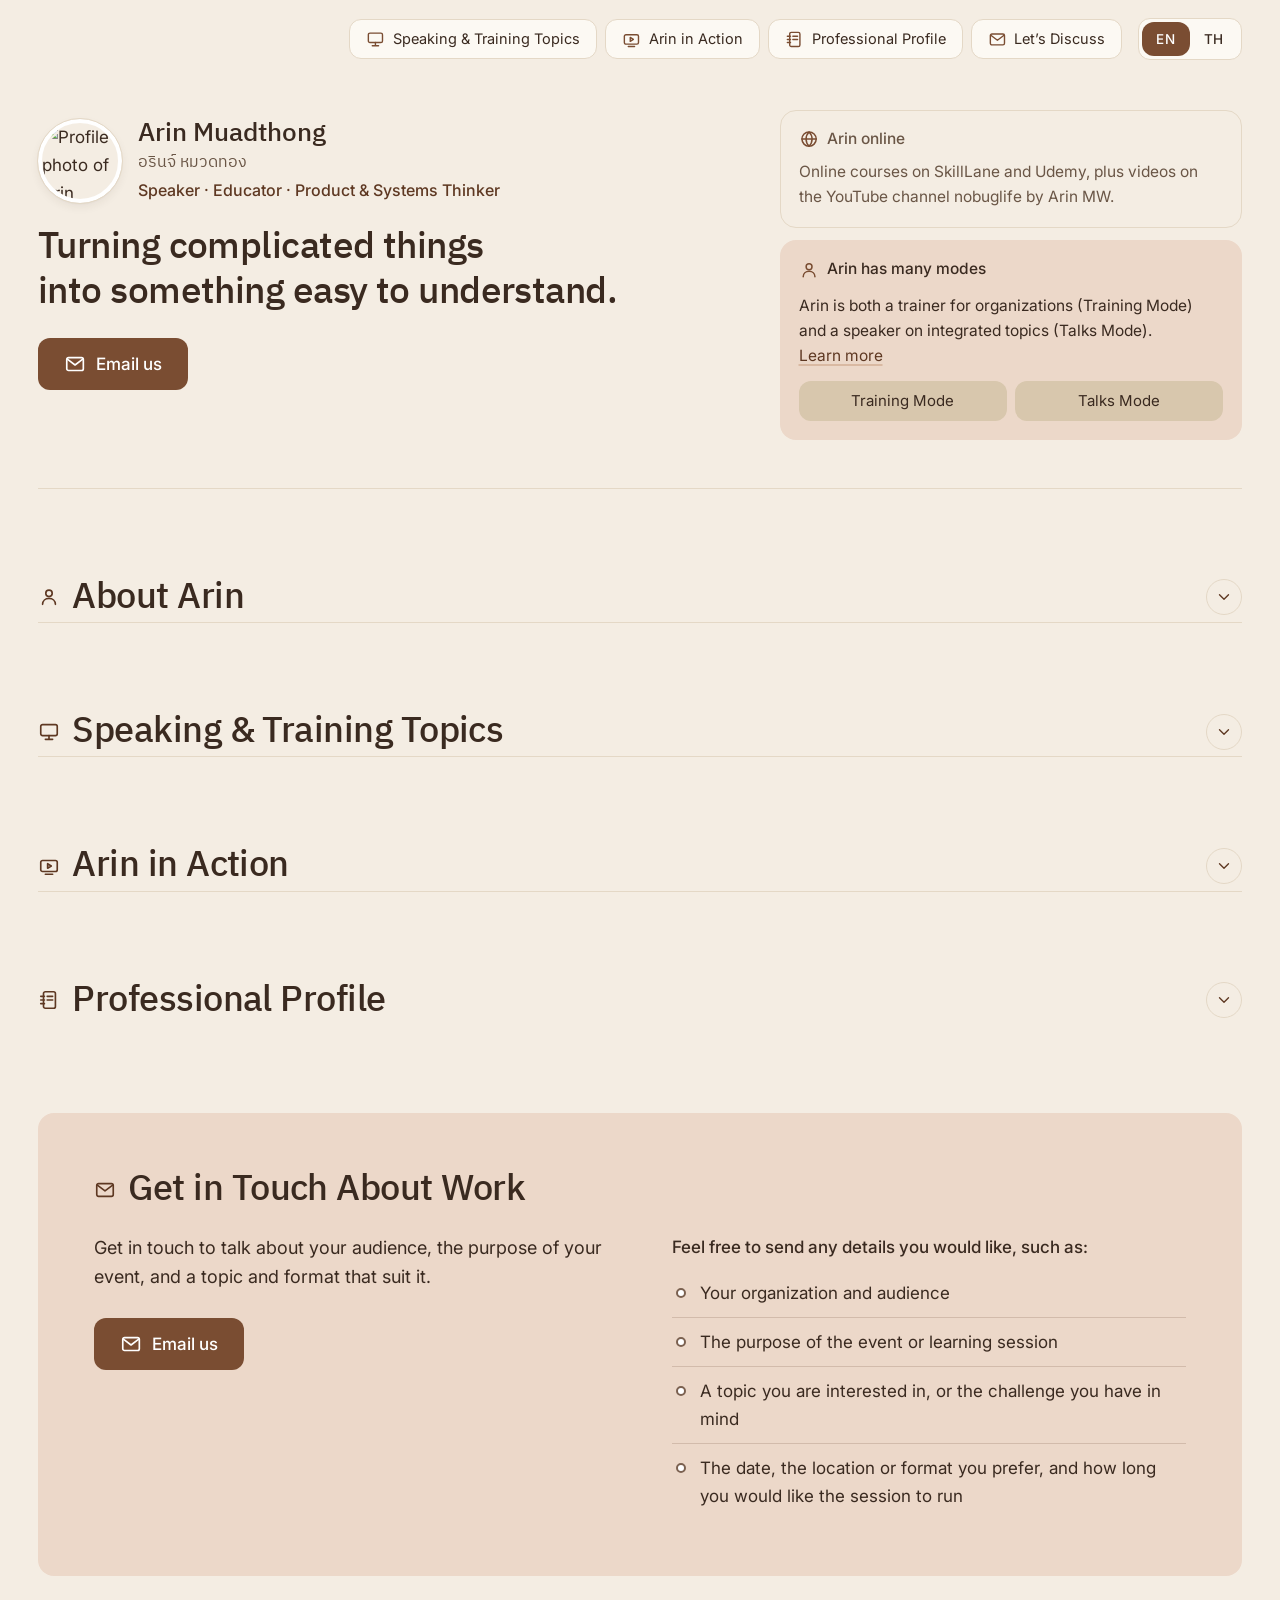
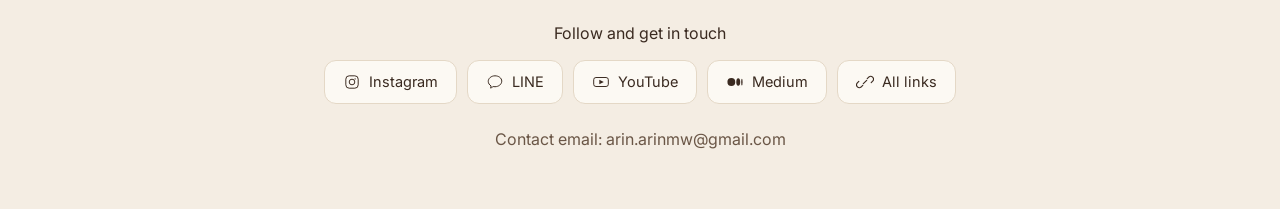
==== index.html @ 883d1303 "Proofread copy, align the English page with the Thai, and rename Talks Mode tags Fix spelling and gr" ====
<!DOCTYPE html>
<html lang="en">
<head>
<meta charset="UTF-8" />
<meta name="viewport" content="width=device-width, initial-scale=1" />
<title>Arin Muadthong | Speaker · Educator · Product &amp; Systems Thinker</title>
<script>
  (function () {
    try {
      var p = new URLSearchParams(location.search).get('lang');
      var l = (p === 'th' || p === 'en') ? p : localStorage.getItem('arinmw-lang');
      if (l === 'th') document.documentElement.lang = 'th';
    } catch (e) {}
  })();
</script>
<meta name="description" content="Arin Muadthong, speaker, educator, and product &amp; systems thinker. Turning complicated things into something easy to understand." />
<meta property="og:title" content="อรินจ์ หมวดทอง | Arin Muadthong" />
<meta property="og:description" content="Speaker · Educator · Product &amp; Systems Thinker. Turning complicated things into something easy to understand." />
<meta property="og:image" content="Media/Decode Skilllane - Facebook.png" />
<link rel="preconnect" href="https://fonts.googleapis.com" />
<link rel="preconnect" href="https://fonts.gstatic.com" crossorigin />
<link href="https://fonts.googleapis.com/css2?family=Inter:wght@400;500&amp;family=IBM+Plex+Sans+Thai:wght@400;500&amp;display=swap" rel="stylesheet" />
<link rel="stylesheet" href="home.css?v=1792291921" />
</head>
<body>
<svg width="0" height="0" style="position:absolute" aria-hidden="true" focusable="false">
  <symbol id="i-cube" viewBox="0 0 24 24"><path d="M12 3 20 7.5v9L12 21l-8-4.5v-9z"/><path d="M12 12 20 7.5M12 12v9M12 12 4 7.5"/></symbol>
  <symbol id="i-board" viewBox="0 0 24 24"><rect x="3" y="4" width="18" height="12" rx="2"/><path d="M8 20h8M12 16v4"/></symbol>
  <symbol id="i-tv" viewBox="0 0 24 24"><rect x="3" y="6" width="18" height="12" rx="2"/><path d="M8 21h8M10.5 9.5v5l4-2.5z"/></symbol>
  <symbol id="i-photos" viewBox="0 0 24 24"><rect x="3" y="5" width="18" height="14" rx="2"/><circle cx="9" cy="10" r="1.6"/><path d="m4 17 5-4 4 3 3-2.2L20 17"/></symbol>
  <symbol id="i-book" viewBox="0 0 24 24"><path d="M5 4h10a3 3 0 0 1 3 3v13H8a3 3 0 0 1-3-3z"/><path d="M5 17a3 3 0 0 1 3-3h10"/></symbol>
  <symbol id="i-diary" viewBox="0 0 24 24"><rect x="6" y="3" width="13" height="18" rx="2"/><path d="M3 8h4M3 12h4M3 16h4M10 8h6M10 12h6"/></symbol>
  <symbol id="i-medal" viewBox="0 0 24 24"><circle cx="12" cy="9" r="5"/><path d="m9 13.5-1.5 7 4.5-2.4 4.5 2.4-1.5-7"/></symbol>
  <symbol id="i-mail" viewBox="0 0 24 24"><rect x="3" y="5" width="18" height="14" rx="2"/><path d="m4 7 8 6 8-6"/></symbol>
  <symbol id="i-chev" viewBox="0 0 24 24"><path d="m6 9 6 6 6-6"/></symbol>
  <symbol id="i-ext" viewBox="0 0 24 24"><path d="M14 4h6v6M20 4l-9 9M18 14v5a1 1 0 0 1-1 1H5a1 1 0 0 1-1-1V7a1 1 0 0 1 1-1h5"/></symbol>
  <symbol id="i-sun" viewBox="0 0 24 24"><circle cx="12" cy="12" r="4"/><path d="M12 3v2M12 19v2M3 12h2M19 12h2M5.6 5.6 7 7M17 17l1.4 1.4M18.4 5.6 17 7M7 17l-1.4 1.4"/></symbol>
  <symbol id="i-pen" viewBox="0 0 24 24"><path d="M4 20h4L19 9a2.1 2.1 0 0 0-3-3L5 17z"/><path d="m14.5 7.5 3 3"/></symbol>
  <symbol id="i-user" viewBox="0 0 24 24"><circle cx="12" cy="8" r="3.5"/><path d="M5 20c0-3.9 3.1-6.5 7-6.5s7 2.6 7 6.5"/></symbol>
  <symbol id="i-mic" viewBox="0 0 24 24"><rect x="9" y="3" width="6" height="11" rx="3"/><path d="M5.5 11a6.5 6.5 0 0 0 13 0M12 17.5V21M9 21h6"/></symbol>
  <symbol id="i-people" viewBox="0 0 24 24"><circle cx="8.5" cy="8.5" r="3"/><circle cx="16.5" cy="9.5" r="2.5"/><path d="M3 19c0-3.2 2.4-5.2 5.5-5.2S14 15.8 14 19M14.8 14.2c.6-.2 1.1-.3 1.7-.3 2.4 0 4.5 1.7 4.5 4.6"/></symbol>
  <symbol id="i-gridplus" viewBox="0 0 24 24"><rect x="3.5" y="3.5" width="7" height="7" rx="1.5"/><rect x="13.5" y="3.5" width="7" height="7" rx="1.5"/><rect x="3.5" y="13.5" width="7" height="7" rx="1.5"/><path d="M17 14v6M14 17h6"/></symbol>
  <symbol id="i-laptop" viewBox="0 0 24 24"><rect x="5" y="5" width="14" height="10" rx="1.5"/><path d="M3 19h18"/></symbol>
  <symbol id="i-heart" viewBox="0 0 24 24"><path d="M12 20s-7-4.4-7-10a4 4 0 0 1 7-2.4A4 4 0 0 1 19 10c0 5.6-7 10-7 10z"/></symbol>
  <symbol id="i-globe" viewBox="0 0 24 24"><circle cx="12" cy="12" r="8.5"/><path d="M3.5 12h17M12 3.5c2.4 2.4 3.6 5.2 3.6 8.5s-1.2 6.1-3.6 8.5c-2.4-2.4-3.6-5.2-3.6-8.5S9.6 5.9 12 3.5z"/></symbol>
  <symbol id="i-up" viewBox="0 0 24 24"><path d="M12 19V5M5.5 11.5 12 5l6.5 6.5"/></symbol>
  <symbol id="i-compass" viewBox="0 0 24 24"><circle cx="12" cy="12" r="8.5"/><path d="M15.5 8.5 13.5 13.5 8.5 15.5 10.5 10.5z"/></symbol>
</svg>

<a class="skip" href="#main"><span data-lang="en">Skip to content</span><span data-lang="th">ข้ามไปยังเนื้อหา</span></a>

<div class="shell" id="top">

  <header class="bar">
    <nav class="bar-nav" aria-label="Sections">
      <a class="chip-link" href="#speaking-topics"><svg class="i" aria-hidden="true"><use href="#i-board"/></svg><span data-lang="en">Speaking &amp; Training Topics</span><span data-lang="th">หัวข้อบรรยายและอบรม</span></a>
      <a class="chip-link" href="#in-action"><svg class="i" aria-hidden="true"><use href="#i-tv"/></svg><span data-lang="en">Arin in Action</span><span data-lang="th">ตัวอย่างผลงาน</span></a>
      <a class="chip-link" href="#profile"><svg class="i" aria-hidden="true"><use href="#i-diary"/></svg><span data-lang="en">Professional Profile</span><span data-lang="th">โปรไฟล์และประวัติการทำงาน</span></a>
      <a class="chip-link" href="#contact"><svg class="i" aria-hidden="true"><use href="#i-mail"/></svg><span data-lang="en">Let’s Discuss</span><span data-lang="th">ติดต่อพูดคุย</span></a>
    </nav>
    <div class="lang-toggle" role="group" aria-label="Language / ภาษา">
      <button type="button" data-set-lang="en" aria-pressed="true">EN</button>
      <button type="button" data-set-lang="th" aria-pressed="false">TH</button>
    </div>
  </header>

  <main id="main">

    <section class="hero" aria-labelledby="hero-title">
      <div class="hero-copy">
        <div class="profile-id">
          <img class="avatar" src="Media/Profile%20final%20with%20circle.jpg" alt="Profile photo of Arin Muadthong" data-alt-th="รูปโปรไฟล์ของอรินจ์ หมวดทอง" width="84" height="84" />
          <div>
            <h1 id="hero-title"><span data-lang="en">Arin Muadthong</span><span data-lang="th">อรินจ์ หมวดทอง</span></h1>
            <p class="thai-name"><span data-lang="en" lang="th">อรินจ์ หมวดทอง</span><span data-lang="th" lang="en">Arin Muadthong</span></p>
            <p class="role"><span data-lang="en">Speaker · Educator · Product &amp; Systems Thinker</span><span data-lang="th">วิทยากร · ผู้สอน · Product &amp; Systems Thinker</span></p>
          </div>
        </div>
        <p class="tagline"><span data-lang="en">Turning complicated things<br>into something easy to understand.</span><span data-lang="th"><span class="tl">เปลี่ยนเรื่องซับซ้อน</span><span class="tl">ให้กลายเป็นเรื่องที่เข้าใจง่าย</span></span></p>
        <a class="btn btn-primary" href="#contact"><svg class="i" aria-hidden="true"><use href="#i-mail"/></svg><span data-lang="en">Email us</span><span data-lang="th">ส่งอีเมลหาเรา</span></a>
      </div>

      <aside class="hero-panels">
        <div class="card">
          <p class="card-title"><svg class="i" aria-hidden="true"><use href="#i-globe"/></svg><span data-lang="en">Arin online</span><span data-lang="th">อรินจ์ ในโลกออนไลน์</span></p>
          <p><span data-lang="en">Online courses on SkillLane and Udemy, plus videos on the YouTube channel nobuglife by Arin MW.</span><span data-lang="th">คอร์สออนไลน์บน SkillLane และ Udemy กับวิดีโอบน YouTube ช่อง nobuglife by Arin MW</span></p>
        </div>
        <div class="card card--note">
          <p class="card-title"><svg class="i" aria-hidden="true"><use href="#i-user"/></svg><span data-lang="en">Arin has many modes</span><span data-lang="th">อรินจ์ มีหลายโหมด</span></p>
          <p class="modes-text"><span data-lang="en">Arin is both a trainer for organizations (Training Mode) and a speaker on integrated topics (Talks Mode). <a href="#speaking-topics">Learn more</a></span><span data-lang="th">อรินจ์เป็นทั้งวิทยากรอบรมให้กับองค์กรต่างๆ (Training Mode) รวมถึงเป็นผู้บรรยายหัวข้อแบบบูรณาการ (Talks Mode) <a href="#speaking-topics">เรียนรู้เพิ่มเติม</a></span></p>
          <ul class="counts">
            <li><a class="chip-link" href="#training">Training Mode</a></li>
            <li><a class="chip-link" href="#talks">Talks Mode</a></li>
          </ul>
        </div>
      </aside>
    </section>

    <div class="tile-band" aria-hidden="true"></div>

    <section class="part" id="about" aria-labelledby="about-title">
      <div class="part-head">
        <span class="bubble"><svg class="i" aria-hidden="true"><use href="#i-user"/></svg></span>
        <h2 id="about-title"><span data-lang="en">About Arin</span><span data-lang="th">เกี่ยวกับ อรินจ์</span></h2>
      </div>
      <div class="about-cols" style="margin-top:24px">
        <div data-lang="en">
          <p>
            Arin has worked in IT consulting, business analysis, and product development for nearly 15 years, at consulting firms, banks, and startups. She has worked with IBM Consulting, PwC SEA Consulting, and Krungsri Nimble. She also co-founded a startup and built a digital product herself, the Mumble app.
          </p>
          <p>
            Arin draws on her real work experience in talks, teaching, and content, turning it into ideas that are easy to follow and questions listeners can take back to their own work. Through the stories she tells, her sessions help the audience reflect on their own perspective.
          </p>
        </div>
        <div data-lang="th">
          <p>
            อรินจ์ ทำงานด้าน IT Consulting, Business Analysis และพัฒนาโปรดักต์มาเกือบ 15 ปี ทั้งในบริษัทที่ปรึกษา ธนาคาร และสตาร์ทอัพ เคยร่วมงานกับ IBM Consulting, PwC SEA Consulting และ Krungsri Nimble รวมถึงเคยร่วมก่อตั้ง startup และสร้าง digital product <span class="nowrap">คือ Mumble Application ด้วยตัวเอง</span>
          </p>
          <p>
            อรินจ์ ถ่ายทอดประสบการณ์จริงของตัวเองผ่านการบรรยาย การสอน และคอนเทนต์ ให้กลายเป็นแนวคิดที่เข้าใจง่าย รวมถึงการตั้งคำถามที่เอาไปใช้ต่อได้ ดังนั้น session ของ อรินจ์ จะช่วยให้ผู้ฟังสะท้อนมุมมองของตัวเอง ผ่านเรื่องราวที่อรินจ์ถ่ายทอด
          </p>
        </div>
      </div>
    </section>

    <div class="tile-band tile-band--thin" aria-hidden="true"></div>

    <!-- Speaking and training topics -->
    <section class="part" id="speaking-topics" aria-labelledby="topics-heading">
      <div class="part-head">
        <span class="bubble"><svg class="i" aria-hidden="true"><use href="#i-board"/></svg></span>
        <h2 id="topics-heading"><span data-lang="en">Speaking &amp; Training Topics</span><span data-lang="th">หัวข้อบรรยายและอบรม</span></h2>
      </div>

      <section class="sub mode" id="training" aria-labelledby="training-heading">
        <h3 id="training-heading"><svg class="i" aria-hidden="true"><use href="#i-laptop"/></svg>Training Mode</h3>
        <p class="mode-lede"><span data-lang="en">Topics Arin knows best, drawn from nearly 15 years of working in IT and taught in a way that is easy to follow.</span><span data-lang="th">หัวข้อที่อรินจ์ถนัด ถ่ายทอดจากประสบการณ์ทำงานในวงการ IT มาเกือบ 15 ปี ด้วยวิธีที่เข้าใจง่าย</span></p>
        <ul class="hashtags">
          <li>#Agile</li>
          <li>#Design Thinking</li>
          <li>#Product Thinking</li>
          <li>#Product Building</li>
          <li>#AI as Productivity Enabler</li>
        </ul>
        <p class="notes-foot"><span data-lang="en">We can adapt the content to suit your trainees. Get in touch for details on each topic.</span><span data-lang="th">เราสามารถปรับเนื้อหาให้เหมาะสมกับผู้เข้าอบรมได้ ติดต่อเพื่อสอบถามรายละเอียดของแต่ละหัวข้อได้เลยค่ะ</span></p>
      </section>

      <section class="sub mode" id="talks" aria-labelledby="talks-heading">
        <h3 id="talks-heading"><svg class="i" aria-hidden="true"><use href="#i-mic"/></svg>Talks Mode</h3>
        <p class="mode-lede"><span data-lang="en">Integrated topics. Arin shares the IT frameworks and working principles she applies in her own working life, so participants can reflect on their own experience and adapt the ideas to fit their lives.</span><span data-lang="th">หัวข้อแบบบูรณาการ นำ framework และหลักการทำงานในสาย IT ที่อรินจ์ปรับใช้ในชีวิตการทำงานของตัวเอง มาถ่ายทอดให้ผู้เข้าร่วมได้สะท้อนตนเอง และนำไปปรับใช้ให้เข้ากับชีวิตของตัวเองมากที่สุด</span></p>
        <ul class="hashtags">
          <li>#Design (Life) Thinking</li>
          <li>#Agile for Life Experiments</li>
          <li>#Life with AI</li>
        </ul>
        <p class="notes-foot"><span data-lang="en">We can adapt the content to suit your audience. Get in touch for details on each topic.</span><span data-lang="th">เราสามารถปรับเนื้อหาให้เหมาะสมกับผู้เข้าฟังบรรยายได้ ติดต่อเพื่อสอบถามรายละเอียดของแต่ละหัวข้อได้ค่ะ</span></p>
      </section>


    </section>

    <div class="tile-band tile-band--thin" aria-hidden="true"></div>

    <!-- Arin in action -->
    <section class="part" id="in-action" aria-labelledby="in-action-heading">
      <div class="part-head">
        <span class="bubble"><svg class="i" aria-hidden="true"><use href="#i-tv"/></svg></span>
        <h2 id="in-action-heading"><span data-lang="en">Arin in Action</span><span data-lang="th">ตัวอย่างผลงาน</span></h2>
      </div>
      <p class="lede" data-lang="en">To get a better sense of how Arin communicates, watch highlights from her YouTube channel nobuglife by Arin MW and see photos from talks at universities.</p>
      <p class="lede" data-lang="th">เพื่อให้เข้าใจแนวทางการสื่อสารของ อรินจ์ มากขึ้น ลองดูคลิปไฮไลต์จากช่อง YouTube nobuglife by Arin MW และภาพจากการบรรยายที่มหาวิทยาลัยต่างๆ</p>

      <section class="sub" id="videos" aria-labelledby="videos-heading">
        <h3 id="videos-heading"><svg class="i" aria-hidden="true"><use href="#i-tv"/></svg><span data-lang="en">Video Highlights</span><span data-lang="th">วิดีโอไฮไลต์</span></h3>
        <div class="tv-feature">
          <div class="video-card video-card--feature">
            <div class="tv">
              <button type="button" class="video-thumb" data-video-id="yoisX2AFEGE" data-video-title="AI ไปไกลมาก..ถึงตาเราตอบคำถามตัวเองได้แล้ว | JUBJIB MVP 1.1?" aria-label="Play video (8:16): AI ไปไกลมาก..ถึงตาเราตอบคำถามตัวเองได้แล้ว | JUBJIB MVP 1.1?" data-aria-label-th="เล่นวิดีโอ (8:16): AI ไปไกลมาก..ถึงตาเราตอบคำถามตัวเองได้แล้ว | JUBJIB MVP 1.1?">
                <img src="https://i.ytimg.com/vi/yoisX2AFEGE/maxresdefault.jpg" alt="" width="1280" height="720" loading="lazy" />
                <span class="play" aria-hidden="true"><svg viewBox="0 0 24 24" fill="currentColor"><path d="M7 4.5v15l12.5-7.5z"/></svg></span>
                <span class="video-duration" aria-hidden="true">8:16</span>
              </button>
            </div>
            <a class="video-title" lang="th" href="https://www.youtube.com/watch?v=yoisX2AFEGE" target="_blank" rel="noopener">AI ไปไกลมาก..ถึงตาเราตอบคำถามตัวเองได้แล้ว | JUBJIB MVP 1.1?</a>
          </div>
          <div class="tv-grid">
            <div class="video-card">
              <div class="tv">
                <button type="button" class="video-thumb" data-video-id="woGTyKNZybU" data-video-title="เปลี่ยน AI เป็น เพื่อนคู่คิด | How I use AI as my Thinking Partner 🤝" aria-label="Play video (14:54): เปลี่ยน AI เป็น เพื่อนคู่คิด | How I use AI as my Thinking Partner 🤝" data-aria-label-th="เล่นวิดีโอ (14:54): เปลี่ยน AI เป็น เพื่อนคู่คิด | How I use AI as my Thinking Partner 🤝">
                  <img src="https://i.ytimg.com/vi/woGTyKNZybU/maxresdefault.jpg" alt="" width="1280" height="720" loading="lazy" />
                  <span class="play" aria-hidden="true"><svg viewBox="0 0 24 24" fill="currentColor"><path d="M7 4.5v15l12.5-7.5z"/></svg></span>
                  <span class="video-duration" aria-hidden="true">14:54</span>
                </button>
              </div>
              <a class="video-title" lang="th" href="https://www.youtube.com/watch?v=woGTyKNZybU" target="_blank" rel="noopener">เปลี่ยน AI เป็น เพื่อนคู่คิด | How I use AI as my Thinking Partner 🤝</a>
            </div>
            <div class="video-card">
              <div class="tv">
                <button type="button" class="video-thumb" data-video-id="nLcWvX9TeGc" data-video-title="เมื่อ career break กลายเป็นสนามทดลอง | Life after IT consulting 🤎" aria-label="Play video (9:14): เมื่อ career break กลายเป็นสนามทดลอง | Life after IT consulting 🤎" data-aria-label-th="เล่นวิดีโอ (9:14): เมื่อ career break กลายเป็นสนามทดลอง | Life after IT consulting 🤎">
                  <img src="https://i.ytimg.com/vi/nLcWvX9TeGc/maxresdefault.jpg" alt="" width="1280" height="720" loading="lazy" />
                  <span class="play" aria-hidden="true"><svg viewBox="0 0 24 24" fill="currentColor"><path d="M7 4.5v15l12.5-7.5z"/></svg></span>
                  <span class="video-duration" aria-hidden="true">9:14</span>
                </button>
              </div>
              <a class="video-title" lang="th" href="https://www.youtube.com/watch?v=nLcWvX9TeGc" target="_blank" rel="noopener">เมื่อ career break กลายเป็นสนามทดลอง | Life after IT consulting 🤎</a>
            </div>
          </div>
        </div>
      </section>

      <section class="sub" id="campus" aria-labelledby="campus-heading">
        <h3 id="campus-heading"><svg class="i" aria-hidden="true"><use href="#i-photos"/></svg><span data-lang="en">University Talks</span><span data-lang="th">บรรยายในมหาวิทยาลัย</span></h3>
        <ul class="polaroids">
          <li>
            <figure class="polaroid">
              <img src="Media/campus/kmitl-speaking.jpg" alt="Arin speaking with a microphone in front of a presentation slide at KMITL" data-alt-th="อรินจ์ ถือไมโครโฟนบรรยายหน้าสไลด์ที่ สจล." width="1000" height="750" loading="lazy" decoding="async" />
              <figcaption><div data-lang="en"><strong>King Mongkut’s Institute of Technology Ladkrabang</strong><span lang="th">Debug Your Career Before It Debugs You: ชีวิตการทำงานที่ไม่มีสอนในตำรา</span> · <span class="nowrap">February 2026</span></div><div data-lang="th"><strong>สถาบันเทคโนโลยีพระจอมเกล้าเจ้าคุณทหารลาดกระบัง</strong>Debug Your Career Before It Debugs You: ชีวิตการทำงานที่ไม่มีสอนในตำรา · <span class="nowrap">กุมภาพันธ์ 2569</span></div></figcaption>
            </figure>
          </li>
          <li>
            <figure class="polaroid">
              <img src="Media/campus/kmitl-students.jpg" alt="Arin standing with a full room of students at KMITL, everyone making peace signs" data-alt-th="อรินจ์ ถ่ายรูปร่วมกับนักศึกษาเต็มห้องที่ สจล." width="1000" height="750" loading="lazy" decoding="async" />
              <figcaption><div data-lang="en"><strong>King Mongkut’s Institute of Technology Ladkrabang</strong>A photo with students after the talk · <span class="nowrap">February 2026</span></div><div data-lang="th"><strong>สถาบันเทคโนโลยีพระจอมเกล้าเจ้าคุณทหารลาดกระบัง</strong>ถ่ายรูปร่วมกับนักศึกษาหลังจบการบรรยาย · <span class="nowrap">กุมภาพันธ์ 2569</span></div></figcaption>
            </figure>
          </li>
          <li>
            <figure class="polaroid">
              <img src="Media/campus/chula-design-thinking.jpg" alt="Students in a lecture hall at Chulalongkorn University during Arin’s session" data-alt-th="นักศึกษาในห้องบรรยายที่จุฬาลงกรณ์มหาวิทยาลัยระหว่างการบรรยายของ อรินจ์" width="1000" height="750" loading="lazy" decoding="async" />
              <figcaption><div data-lang="en"><strong>Chulalongkorn University</strong>Design Thinking Workshop for students · <span class="nowrap">April 2023</span></div><div data-lang="th"><strong>จุฬาลงกรณ์มหาวิทยาลัย</strong>Design Thinking Workshop สำหรับนักศึกษา · <span class="nowrap">เมษายน 2566</span></div></figcaption>
            </figure>
          </li>
          <li>
            <figure class="polaroid">
              <img src="Media/campus/chandrakasem-online.jpg" alt="Video call with Arin and students from Chandrakasem Rajabhat University" data-alt-th="การประชุมออนไลน์ระหว่าง อรินจ์ และนักศึกษามหาวิทยาลัยราชภัฏจันทรเกษม" width="1000" height="750" loading="lazy" decoding="async" />
              <figcaption><div data-lang="en"><strong>Chandrakasem Rajabhat University</strong><span lang="th">ชีวิตการทำงานที่ไม่มีสอนในตำรา</span> · Online talk · <span class="nowrap">March 2026</span></div><div data-lang="th"><strong>มหาวิทยาลัยราชภัฏจันทรเกษม</strong>ชีวิตการทำงานที่ไม่มีสอนในตำรา · บรรยายออนไลน์ · <span class="nowrap">มีนาคม 2569</span></div></figcaption>
            </figure>
          </li>
        </ul>
      </section>

      <section class="sub" id="articles" aria-labelledby="articles-heading">
        <h3 id="articles-heading"><svg class="i" aria-hidden="true"><use href="#i-pen"/></svg><span data-lang="en">3 Sample Articles by Arin</span><span data-lang="th">ตัวอย่าง 3 บทความของอรินจ์</span></h3>
        <ul class="articles">
          <li>
            <a class="article-link" href="https://medium.com/@oatarin_85424/%E0%B9%83%E0%B8%8A%E0%B9%89-ai-%E0%B9%83%E0%B8%AB%E0%B9%89%E0%B9%80%E0%B8%AB%E0%B8%A1%E0%B8%B2%E0%B8%B0%E0%B8%97%E0%B8%B5%E0%B9%88%E0%B8%AA%E0%B8%B8%E0%B8%94-%E0%B9%84%E0%B8%A1%E0%B9%88%E0%B9%83%E0%B8%8A%E0%B9%88-%E0%B9%80%E0%B8%81%E0%B9%88%E0%B8%87%E0%B8%97%E0%B8%B5%E0%B9%88%E0%B8%AA%E0%B8%B8%E0%B8%94-05b41891e504" target="_blank" rel="noopener">
              <span class="article-title"><span class="article-ic"><svg class="i" aria-hidden="true"><use href="#i-laptop"/></svg></span><span>ใช้ AI ให้เหมาะที่สุด ไม่ใช่ เก่งที่สุด</span></span>
              <span class="article-meta"><span data-lang="en">Read on Medium</span><span data-lang="th">อ่านบน Medium</span><svg class="i" aria-hidden="true"><use href="#i-ext"/></svg></span>
            </a>
          </li>
          <li>
            <a class="article-link" href="https://medium.com/@oatarin_85424/agile-%E0%B9%83%E0%B8%99%E0%B8%AD%E0%B8%87%E0%B8%84%E0%B9%8C%E0%B8%81%E0%B8%A3%E0%B8%9B%E0%B8%B1%E0%B8%88%E0%B8%88%E0%B8%B8%E0%B8%9A%E0%B8%B1%E0%B8%99-real-or-fake-36055fb1ef34" target="_blank" rel="noopener">
              <span class="article-title"><span class="article-ic"><svg class="i" aria-hidden="true"><use href="#i-compass"/></svg></span><span>Agile ในองค์กรปัจจุบัน Real or Fake?</span></span>
              <span class="article-meta"><span data-lang="en">Read on Medium</span><span data-lang="th">อ่านบน Medium</span><svg class="i" aria-hidden="true"><use href="#i-ext"/></svg></span>
            </a>
          </li>
          <li>
            <a class="article-link" href="https://medium.com/@oatarin_85424/%E0%B8%A1%E0%B8%B5%E0%B9%81%E0%B8%95%E0%B9%88%E0%B8%84%E0%B8%99%E0%B8%81%E0%B8%A5%E0%B8%B1%E0%B8%A7%E0%B9%82%E0%B8%94%E0%B8%99-ai-%E0%B9%81%E0%B8%A2%E0%B9%88%E0%B8%87%E0%B8%87%E0%B8%B2%E0%B8%99-2403402260f3" target="_blank" rel="noopener">
              <span class="article-title"><span class="article-ic"><svg class="i" aria-hidden="true"><use href="#i-people"/></svg></span><span>มีแต่คนกลัวโดน AI แย่งงาน</span></span>
              <span class="article-meta"><span data-lang="en">Read on Medium</span><span data-lang="th">อ่านบน Medium</span><svg class="i" aria-hidden="true"><use href="#i-ext"/></svg></span>
            </a>
          </li>
        </ul>
        <p class="articles-more"><a href="https://medium.com/@oatarin_85424" target="_blank" rel="noopener"><span data-lang="en">More articles on Medium</span><span data-lang="th">อ่านบทความอื่นๆ บน Medium</span></a></p>
      </section>

      <section class="sub" id="courses" aria-labelledby="courses-heading">
        <h3 id="courses-heading"><svg class="i" aria-hidden="true"><use href="#i-book"/></svg><span data-lang="en">Online Courses Now Available</span><span data-lang="th">คอร์สออนไลน์ที่วางขายแล้ว</span></h3>
        <ul class="shelf">
          <li>
            <a class="book" href="https://www.skilllane.com/courses/DecodeWorkCourse" target="_blank" rel="noopener">
              <div class="cover"><img src="Media/courses/decode-work.jpg" alt="" width="720" height="405" loading="lazy" decoding="async" /></div>
              <span class="book-title">Decode Work</span>
              <span class="book-sub" lang="th">ทำงานเก่งในแบบคุณเอง</span>
              <span class="book-where"><span data-lang="en">SkillLane · Thai</span><span data-lang="th">SkillLane · ภาษาไทย</span><svg class="i" aria-hidden="true"><use href="#i-ext"/></svg></span>
            </a>
          </li>
          <li>
            <a class="book" href="https://www.skilllane.com/courses/BA-Essentials" target="_blank" rel="noopener">
              <div class="cover"><img src="Media/courses/ba-essentials.jpg" alt="" width="720" height="405" loading="lazy" decoding="async" /></div>
              <span class="book-title">Business Analyst Essentials</span>
              <span class="book-sub" lang="th">เริ่มต้นสู่สาย BA &amp; PO ด้วยทักษะที่ใช้ได้จริง</span>
              <span class="book-where"><span data-lang="en">SkillLane · Thai</span><span data-lang="th">SkillLane · ภาษาไทย</span><svg class="i" aria-hidden="true"><use href="#i-ext"/></svg></span>
            </a>
          </li>
          <li>
            <a class="book" href="https://www.udemy.com/course/practical-user-stories-for-real-it-projects/" target="_blank" rel="noopener">
              <div class="cover"><img src="Media/courses/practical-user-stories.jpg" alt="" width="720" height="405" loading="lazy" decoding="async" /></div>
              <span class="book-title">Practical User Stories for Real IT Projects</span>
              <span class="book-sub"><span data-lang="en">From backlog basics to clear user stories and professional sign-off</span><span data-lang="th">ตั้งแต่พื้นฐาน backlog จนถึง user story ที่ชัดเจนและการ sign-off อย่างมืออาชีพ</span></span>
              <span class="book-where"><span data-lang="en">Udemy · English</span><span data-lang="th">Udemy · ภาษาอังกฤษ</span><svg class="i" aria-hidden="true"><use href="#i-ext"/></svg></span>
            </a>
          </li>
        </ul>
      </section>
    </section>

    <div class="tile-band tile-band--thin" aria-hidden="true"></div>

    <!-- Professional profile -->
    <section class="part" id="profile" aria-labelledby="profile-heading">
      <div class="part-head">
        <span class="bubble"><svg class="i" aria-hidden="true"><use href="#i-diary"/></svg></span>
        <h2 id="profile-heading"><span data-lang="en">Professional Profile</span><span data-lang="th">โปรไฟล์และประวัติการทำงาน</span></h2>
      </div>
      <p class="lede" data-lang="en">The work experience and certifications behind Arin’s sessions.</p>
      <p class="lede" data-lang="th">ประสบการณ์ทำงานและใบรับรองที่อยู่เบื้องหลังการบรรยายของ อรินจ์</p>

      <section class="sub" id="experience" aria-labelledby="experience-heading">
        <h3 id="experience-heading"><svg class="i" aria-hidden="true"><use href="#i-diary"/></svg><span data-lang="en">Past Work Experience</span><span data-lang="th">ประสบการณ์การทำงานที่ผ่านมา</span></h3>
        <p class="lede" data-lang="en" style="margin-top:0">
          Arin has worked as a Senior IT Consultant, Business Analyst, and Product Owner at consulting firms, banks, and startups.
        </p>
        <p class="lede" data-lang="th" style="margin-top:0">
          ทำงานเป็น Senior IT Consultant, Business Analyst และ Product Owner ทั้งในบริษัทที่ปรึกษา ธนาคาร และสตาร์ทอัพ
        </p>
        <ol class="diary">
          <li class="entry">
            <p class="entry-date"><span data-lang="en">April – September 2025</span><span data-lang="th">เมษายน – กันยายน 2568</span></p>
            <div>
              <p class="entry-role"><span class="co">IBMDT</span> — IT Product Owner &amp; Senior Founding Business Analyst</p>
              <p class="entry-desc">Established Business Analysis standards for multiple product teams under the IBM Garage framework</p>
            </div>
          </li>
          <li class="entry">
            <p class="entry-date"><span data-lang="en">April 2024 – March 2025</span><span data-lang="th">เมษายน 2567 – มีนาคม 2568</span></p>
            <div>
              <p class="entry-role"><span class="co">Krungsri Nimble</span> — Innovation Product Owner</p>
              <p class="entry-desc">Defined strategy and roadmap for an AI-driven internal platform, from concept through pilot rollout</p>
            </div>
          </li>
          <li class="entry">
            <p class="entry-date"><span data-lang="en">January 2022 – March 2024</span><span data-lang="th">มกราคม 2565 – มีนาคม 2567</span></p>
            <div>
              <p class="entry-role"><span class="co">Absolute Consulting Co., Ltd.</span> — <span data-lang="en">Co-Founder &amp; Product Lead</span><span data-lang="th">ผู้ร่วมก่อตั้งและ Product Lead</span></p>
              <p class="entry-desc">Co-founded a startup and built a mental health app from the ground up to launch, overseeing everything from user research to cross-functional teams</p>
            </div>
          </li>
          <li class="entry">
            <p class="entry-date"><span data-lang="en">October – December 2021</span><span data-lang="th">ตุลาคม – ธันวาคม 2564</span></p>
            <div>
              <p class="entry-role"><span class="co">PwC SEA Consulting</span> — Managing Consultant &amp; Workstream Lead</p>
              <p class="entry-desc">Led process design workshops for regional enterprise clients alongside international experts</p>
            </div>
          </li>
          <li class="entry">
            <p class="entry-date"><span data-lang="en">July 2015 – October 2021</span><span data-lang="th">กรกฎาคม 2558 – ตุลาคม 2564</span></p>
            <div>
              <p class="entry-role"><span class="co">IBM Consulting Thailand</span> — Senior Consultant &amp; Senior Business Analyst</p>
              <p class="entry-desc">Owned requirements gathering and design workshops for enterprise banking projects for over 6 years, while mentoring junior team members</p>
            </div>
          </li>
          <li class="entry">
            <p class="entry-date"><span data-lang="en">November 2014 – May 2015</span><span data-lang="th">พฤศจิกายน 2557 – พฤษภาคม 2558</span></p>
            <div>
              <p class="entry-role"><span class="co">IT-One</span> — Associate Consultant</p>
              <p class="entry-desc">Supported analysis and development of the SAP Sales &amp; Distribution module for domestic and international clients</p>
            </div>
          </li>
          <li class="entry">
            <p class="entry-date"><span data-lang="en">September – December 2013</span><span data-lang="th">กันยายน – ธันวาคม 2556</span></p>
            <div>
              <p class="entry-role"><span class="co">Roundarch Isobar (Boston, USA)</span> — Software Quality Assurance Intern</p>
              <p class="entry-desc">Worked within an Agile development team, handling software quality assurance testing</p>
            </div>
          </li>
        </ol>
      </section>

      <section class="sub" id="certificates" aria-labelledby="certs-heading">
        <h3 id="certs-heading"><svg class="i" aria-hidden="true"><use href="#i-medal"/></svg><span data-lang="en">Certifications</span><span data-lang="th">การรับรองและใบประกาศนียบัตร</span></h3>
        <p class="lede" data-lang="en" style="margin-top:0">
          Arin is a Certified Professional Counselor and Career Coach, and holds IT and product certificates from IBM.
        </p>
        <p class="lede" data-lang="th" style="margin-top:0">
          เป็น Certified Professional Counselor และ Career Coach รวมถึงมีใบรับรองด้าน IT กับโปรดักต์จาก IBM
        </p>

        <h4 class="group"><span class="bubble"><svg class="i" aria-hidden="true"><use href="#i-laptop"/></svg></span><span data-lang="en">IT &amp; Product</span><span data-lang="th">สาย IT &amp; Product</span></h4>
        <ul class="plaques">
          <li class="plaque"><strong>Product Owner Capstone</strong><span>IBM · 2025</span></li>
          <li class="plaque"><strong>Enterprise Design Thinking Practitioner</strong><span>IBM · 2025</span></li>
          <li class="plaque"><strong>Banking Insights and Solutions</strong><span>IBM · 2019</span></li>
          <li class="plaque"><strong>Banking Industry Jumpstart</strong><span>IBM · 2018</span></li>
        </ul>

        <h4 class="group"><span class="bubble"><svg class="i" aria-hidden="true"><use href="#i-heart"/></svg></span><span data-lang="en">Counseling</span><span data-lang="th">การให้คำปรึกษา (Counseling)</span></h4>
        <ul class="plaques">
          <li class="plaque"><strong>Fundamental Counseling Level</strong><span>iStrong · 2023</span></li>
          <li class="plaque"><strong>Advanced Counseling Level</strong><span>iStrong · 2023</span></li>
          <li class="plaque"><strong>Professional Counseling Level</strong><span>iStrong · 2023</span></li>
        </ul>

        <h4 class="group"><span class="bubble"><svg class="i" aria-hidden="true"><use href="#i-compass"/></svg></span>Career Coach</h4>
        <ul class="plaques">
          <li class="plaque"><strong>Career Coach Certification</strong><span>IAP · 2026</span></li>
        </ul>

        <p class="education" data-lang="en">
          <b>Education:</b>
          <br> Master’s degree: Information Systems, Northeastern University <span class="nowrap">(🇺🇸 Boston, USA)</span>
          <br> Bachelor’s degree: Computer Science, Chulalongkorn University <span class="nowrap">(🇹🇭 GPA 3.35)</span>
        </p>
        <p class="education" data-lang="th">
          <b>การศึกษา:</b>
          <br> ปริญญาโท: Information Systems, Northeastern University <span class="nowrap">(🇺🇸 Boston, USA)</span>
          <br> ปริญญาตรี: Computer Science, จุฬาลงกรณ์มหาวิทยาลัย <span class="nowrap">(🇹🇭 GPA 3.35)</span>
        </p>
      </section>
    </section>

    <div class="tile-band tile-band--thin" aria-hidden="true"></div>

    <!-- Contact: the guest ledger -->
    <section class="contact" id="contact" aria-labelledby="contact-heading">
      <div class="part-head">
        <span class="bubble"><svg class="i" aria-hidden="true"><use href="#i-mail"/></svg></span>
        <h2 id="contact-heading"><span data-lang="en">Get in Touch About Work</span><span data-lang="th">ช่องทางการติดต่องาน</span></h2>
      </div>
      <div class="contact-grid">
        <div>
          <div data-lang="en">
            <p class="contact-lead">
              Get in touch to talk about your audience, the purpose of your event, and a topic and format that suit it.
            </p>
          </div>
          <div data-lang="th">
            <p class="contact-lead">
              ติดต่อมาเพื่อพูดคุยเรื่องกลุ่มผู้ฟัง วัตถุประสงค์ของงาน รวมถึงหัวข้อและรูปแบบที่เหมาะสมได้เลยค่ะ
            </p>
          </div>
          <a class="btn btn-primary" href="mailto:arin.arinmw@gmail.com?subject=Speaking%20engagement%20inquiry"><svg class="i" aria-hidden="true"><use href="#i-mail"/></svg><span data-lang="en">Email us</span><span data-lang="th">ส่งอีเมลหาเรา</span></a>
        </div>
        <div class="contact-brief">
          <p class="contact-brief-title"><span data-lang="en">Feel free to send any details you would like, such as:</span><span data-lang="th">สามารถส่งรายละเอียดที่ต้องการได้เลยค่ะ เช่น</span></p>
          <ul class="contact-list">
            <li><span data-lang="en">Your organization and audience</span><span data-lang="th">ชื่อองค์กรและกลุ่มผู้ฟัง</span></li>
            <li><span data-lang="en">The purpose of the event or learning session</span><span data-lang="th">วัตถุประสงค์ของงานหรือการเรียนรู้</span></li>
            <li><span data-lang="en">A topic you are interested in, or the challenge you have in mind</span><span data-lang="th">หัวข้อที่สนใจ หรือโจทย์ที่ตั้งไว้</span></li>
            <li><span data-lang="en">The date, the location or format you prefer, and how long you would like the session to run</span><span data-lang="th">วันที่ สถานที่ หรือรูปแบบที่ต้องการ รวมถึงระยะเวลาของ session ที่ต้องการ</span></li>
          </ul>
        </div>
      </div>
    </section>

  </main>

  <footer class="friends">
    <p><span data-lang="en">Follow and get in touch</span><span data-lang="th">ติดตามและติดต่อเราได้ที่</span></p>
    <ul>
      <li><a class="chip-link" href="https://www.instagram.com/arin.arinmw" target="_blank" rel="noopener"><svg viewBox="0 0 256 256" fill="none" aria-hidden="true"><rect x="40" y="40" width="176" height="176" rx="48" stroke="currentColor" stroke-width="14"/><circle cx="128" cy="128" r="40" stroke="currentColor" stroke-width="14"/><circle cx="172" cy="84" r="9" fill="currentColor"/></svg>Instagram</a></li>
      <li><a class="chip-link" href="https://line.me/R/ti/p/@876jysiy?ts=08031747&amp;oat_content=url" target="_blank" rel="noopener"><svg viewBox="0 0 256 256" fill="none" aria-hidden="true"><path d="M128 40c-52.9 0-96 35.5-96 79.3 0 26.9 16.3 50.6 41.1 65.2-1.8 6.4-6.6 23.3-7.6 27-1.2 4.5 1.7 4.5 3.5 3.3 1.4-.9 22.7-15.4 32-21.7 8.7 1.3 17.7 2 27 2 52.9 0 96-35.5 96-79.3S180.9 40 128 40Z" stroke="currentColor" stroke-width="14" stroke-linejoin="round"/></svg>LINE</a></li>
      <li><a class="chip-link" href="https://www.youtube.com/@arinmw" target="_blank" rel="noopener"><svg viewBox="0 0 256 256" fill="none" aria-hidden="true"><rect x="24" y="64" width="208" height="128" rx="32" stroke="currentColor" stroke-width="14"/><path d="M104 96l64 32-64 32Z" fill="currentColor"/></svg>YouTube</a></li>
      <li><a class="chip-link" href="https://medium.com/@oatarin_85424" target="_blank" rel="noopener"><svg viewBox="0 0 256 256" fill="none" aria-hidden="true"><circle cx="76" cy="128" r="56" fill="currentColor"/><ellipse cx="174" cy="128" rx="28" ry="54" fill="currentColor"/><ellipse cx="226" cy="128" rx="10" ry="48" fill="currentColor"/></svg>Medium</a></li>
      <li><a class="chip-link" href="https://linktr.ee/arinmw" target="_blank" rel="noopener"><svg viewBox="0 0 256 256" fill="none" aria-hidden="true"><path d="M104 152l48-48M96 176l-24 24a40 40 0 0 1-56-56l24-24M160 80l24-24a40 40 0 0 1 56 56l-24 24" stroke="currentColor" stroke-width="16" stroke-linecap="round" stroke-linejoin="round"/></svg><span data-lang="en">All links</span><span data-lang="th">ลิงก์ทั้งหมด</span></a></li>
    </ul>
    <p class="copyright"><span data-lang="en">Contact email:</span><span data-lang="th">อีเมลติดต่อ:</span> arin.arinmw@gmail.com</p>
  </footer>

  <a class="to-room" href="#top"><svg class="i" aria-hidden="true"><use href="#i-up"/></svg><span data-lang="en">Back to the top</span><span data-lang="th">กลับไปด้านบน</span></a>

</div>
<script>
  (function () {
    var KEY = 'arinmw-lang';
    var root = document.documentElement;
    var titles = { en: document.title, th: 'อรินจ์ หมวดทอง | วิทยากร · ผู้สอน · Product & Systems Thinker' };
    var attrs = ['alt', 'aria-label'];
    var translatable = document.querySelectorAll('[data-alt-th], [data-aria-label-th]');
    translatable.forEach(function (el) {
      attrs.forEach(function (a) {
        if (el.hasAttribute('data-' + a + '-th')) el.setAttribute('data-' + a + '-en', el.getAttribute(a) || '');
      });
    });
    function apply(lang) {
      root.lang = lang;
      document.title = titles[lang];
      translatable.forEach(function (el) {
        attrs.forEach(function (a) {
          var v = el.getAttribute('data-' + a + '-' + lang);
          if (v !== null) el.setAttribute(a, v);
        });
      });
      document.querySelectorAll('[data-set-lang]').forEach(function (b) {
        b.setAttribute('aria-pressed', String(b.dataset.setLang === lang));
      });
    }
    document.querySelectorAll('[data-set-lang]').forEach(function (b) {
      b.addEventListener('click', function () {
        apply(b.dataset.setLang);
        try { localStorage.setItem(KEY, b.dataset.setLang); } catch (e) {}
      });
    });
    apply(root.lang === 'th' ? 'th' : 'en');
  })();

  /* collapsible sections: every main part starts folded; the button, the heading, menu links and the address hash open it */
  (function () {
    var parts = document.querySelectorAll('section.part');
    parts.forEach(function (part) {
      var head = part.querySelector(':scope > .part-head');
      if (!head) return;
      var body = document.createElement('div');
      body.className = 'part-body';
      body.id = part.id + '-body';
      while (head.nextSibling) body.appendChild(head.nextSibling);
      part.appendChild(body);
      var h = head.querySelector('h2');
      var btn = document.createElement('button');
      btn.type = 'button';
      btn.className = 'part-toggle';
      btn.setAttribute('aria-expanded', 'false');
      btn.setAttribute('aria-controls', body.id);
      if (h && h.id) btn.setAttribute('aria-labelledby', h.id);
      btn.innerHTML = '<svg class="i" aria-hidden="true"><use href="#i-chev"/></svg>';
      head.appendChild(btn);
      function set(open) {
        body.hidden = !open;
        btn.setAttribute('aria-expanded', String(open));
        part.classList.toggle('is-collapsed', !open);
      }
      btn.addEventListener('click', function () { set(body.hidden); });
      head.addEventListener('click', function (e) {
        if (e.target.closest('a, button')) return;
        set(body.hidden);
      });
      part.__setOpen = set;
      set(false);
    });
    window.__openPartFor = function (el) {
      var part = el && el.closest ? el.closest('section.part') : null;
      if (part && part.__setOpen) part.__setOpen(true);
    };
    if (location.hash.length > 1) {
      var target = document.getElementById(decodeURIComponent(location.hash.slice(1)));
      window.__openPartFor(target);
    }
  })();

  (function () {
    var wrap = document.querySelector('.room-wrap');
    var reduce = window.matchMedia('(prefers-reduced-motion: reduce)').matches;
    function go(id) {
      var t = document.getElementById(id);
      if (!t) return;
      if (window.__openPartFor) window.__openPartFor(t);
      t.scrollIntoView({ behavior: reduce ? 'auto' : 'smooth', block: 'start' });
      if (history.replaceState) history.replaceState(null, '', '#' + id);
      t.classList.remove('is-target');
      void t.offsetWidth;
      t.classList.add('is-target');
      setTimeout(function () { t.classList.remove('is-target'); }, 1500);
      var h = t.querySelector('h2, h3');
      if (h) { h.setAttribute('tabindex', '-1'); h.focus({ preventScroll: true }); }
    }
    document.addEventListener('click', function (e) {
      var a = e.target.closest('a[href^="#"]');
      if (!a) return;
      var id = a.getAttribute('href').slice(1);
      if (!id || id === 'top' || !document.getElementById(id)) return;
      e.preventDefault();
      go(id);
    });
    if (!wrap) return;
    function hl(name) { if (name) wrap.setAttribute('data-hl', name); else wrap.removeAttribute('data-hl'); }
    wrap.querySelectorAll('.obj').forEach(function (o) {
      o.addEventListener('click', function () { go(o.getAttribute('data-go')); });
      o.addEventListener('mouseenter', function () { hl(o.getAttribute('data-obj')); });
      o.addEventListener('mouseleave', function () { hl(null); });
    });
    wrap.querySelectorAll('[data-chip]').forEach(function (c) {
      var n = c.getAttribute('data-chip');
      c.addEventListener('mouseenter', function () { hl(n); });
      c.addEventListener('mouseleave', function () { hl(null); });
      c.addEventListener('focus', function () { hl(n); });
      c.addEventListener('blur', function () { hl(null); });
    });
  })();

  /* Thai: keep the last two words of a paragraph together so no word is left alone on the last line */
  (function () {
    var sel = '.lede[data-lang="th"], .lede > [data-lang="th"], .formats p [data-lang="th"], .entry-desc, .about-cols [data-lang="th"] p, .contact-lead, .contact-brief [data-lang="th"], .note-body [data-lang="th"]';
    document.querySelectorAll(sel).forEach(function (el) {
      var last = el.lastChild;
      while (last && last.nodeType === 3 && !last.nodeValue.trim()) last = last.previousSibling;
      if (!last || last.nodeType !== 3) return;
      var m = last.nodeValue.match(/^([\s\S]*?)(\S+\s+\S+)(\s*)$/);
      if (!m || !/[\u0E00-\u0E7F]/.test(m[2]) || m[2].length > 26) return;
      var span = document.createElement('span');
      span.className = 'nowrap';
      span.textContent = m[2];
      var tail = document.createTextNode(m[3]);
      last.nodeValue = m[1];
      el.insertBefore(span, last.nextSibling);
      el.insertBefore(tail, span.nextSibling);
    });
  })();

  (function () {
    var chip = document.querySelector('.to-room');
    var hero = document.querySelector('.hero');
    if (!chip || !hero || !('IntersectionObserver' in window)) return;
    new IntersectionObserver(function (entries) {
      chip.classList.toggle('show', !entries[0].isIntersecting);
    }, { threshold: 0 }).observe(hero);
    chip.addEventListener('click', function (e) {
      e.preventDefault();
      window.scrollTo({ top: 0, behavior: window.matchMedia('(prefers-reduced-motion: reduce)').matches ? 'auto' : 'smooth' });
      var b = document.querySelector('.brand');
      if (b) b.focus({ preventScroll: true });
    });
  })();

  document.querySelectorAll('.video-thumb[data-video-id]').forEach(function (btn) {
    btn.addEventListener('click', function () {
      var frame = document.createElement('iframe');
      frame.src = 'https://www.youtube-nocookie.com/embed/' + btn.dataset.videoId + '?autoplay=1&rel=0';
      frame.title = btn.dataset.videoTitle;
      frame.allow = 'accelerometer; autoplay; clipboard-write; encrypted-media; gyroscope; picture-in-picture; web-share';
      frame.allowFullscreen = true;
      frame.className = 'video-frame';
      btn.replaceWith(frame);
      frame.focus();
    });
  });
</script>
</body>
</html>
---- home.css ----
/* arinmw.com homepage */

:root {
  --ground: #f4ede3;
  --panel: #fcf9f3;
  --edge: #e4d8c6;
  --sand: #d8c7ad;
  --ink: #3a2a20;
  --ink-soft: #6a5646;
  --line: #7b6150;
  --accent: #7a4d32;
  --accent-deep: #5e3822;
  --accent-hover: #66402a;
  --clay: #ecd8c9;
  --clay-deep: #d9b9a2;
  --oat: #e9e0d1;
  --oat-deep: #d5c5ab;
  --tan: #f1e0c0;
  --tan-deep: #e4c999;
  --sage: #b4c4a0;
  --radius-pill: 12px;
  --shadow: 0 10px 24px rgba(58, 42, 32, 0.07), 0 1px 3px rgba(58, 42, 32, 0.05);
  --shadow-sm: 0 4px 10px rgba(58, 42, 32, 0.07), 0 1px 2px rgba(58, 42, 32, 0.05);
  --font-display: "IBM Plex Sans Thai", "Inter", sans-serif;
  --font-ui: "Inter", "IBM Plex Sans Thai", "Noto Sans Thai", sans-serif;
  --font-body: "Inter", "IBM Plex Sans Thai", "Noto Sans Thai", sans-serif;
  --ease: cubic-bezier(0.16, 1, 0.3, 1);
}

*,
*::before,
*::after {
  box-sizing: border-box;
}

html {
  -webkit-text-size-adjust: 100%;
  scroll-behavior: smooth;
  scroll-padding-top: 24px;
  scrollbar-color: var(--sand) var(--ground);
  scrollbar-width: thin;
}

body {
  margin: 0;
  background: var(--ground);
  color: var(--ink);
  font-family: var(--font-body);
  font-size: 17px;
  line-height: 1.65;
  -webkit-font-smoothing: antialiased;
  caret-color: var(--accent);
}

html[lang="th"] body {
  line-height: 1.8;
}

::selection {
  background: #eee0d5;
  color: var(--ink);
}

img {
  max-width: 100%;
  display: block;
}

h1,
h2,
h3,
h4,
p,
ul,
ol,
figure {
  margin: 0;
}

ul,
ol {
  padding: 0;
  list-style: none;
}

a {
  color: var(--accent-deep);
  text-decoration-thickness: 2px;
  text-underline-offset: 0.2em;
  text-decoration-color: var(--clay-deep);
}

a:hover {
  text-decoration-color: var(--accent);
}

:focus-visible {
  outline: 3px solid var(--accent-deep);
  outline-offset: 3px;
  border-radius: 8px;
}

html[lang="en"] [data-lang="th"],
html[lang="th"] [data-lang="en"] {
  display: none !important;
}

.nowrap {
  white-space: nowrap;
}

.skip {
  position: absolute;
  left: 16px;
  top: -64px;
  z-index: 20;
  padding: 10px 18px;
  border-radius: var(--radius-pill);
  background: var(--ink);
  color: #fff;
  font-family: var(--font-ui);
  text-decoration: none;
  transition: top 200ms var(--ease);
}

.skip:focus {
  top: 12px;
}

/* drawn icons: one stroke, one weight */

.i {
  width: 1.3em;
  height: 1.3em;
  flex-shrink: 0;
  fill: none;
  stroke: currentColor;
  stroke-width: 1.8;
  stroke-linecap: round;
  stroke-linejoin: round;
}

.shell {
  max-width: 1360px;
  margin: 0 auto;
  padding: 0 clamp(16px, 3vw, 40px) 56px;
}

/* ---------- header ---------- */

.bar {
  display: flex;
  align-items: center;
  gap: 16px;
  padding: 18px 0;
}

.brand {
  display: inline-flex;
  align-items: center;
  gap: 10px;
  padding: 8px 18px 8px 12px;
  border: 1px solid var(--edge);
  border-radius: var(--radius-pill);
  background: var(--panel);
  color: var(--ink);
  font-family: var(--font-ui);
  font-weight: 500;
  font-size: 16px;
  text-decoration: none;
  box-shadow: var(--shadow-sm);
}

.brand .i {
  color: var(--accent);
}

.bar-nav {
  display: flex;
  gap: 8px;
  margin-left: auto;
}

.chip-link {
  display: inline-flex;
  align-items: center;
  gap: 8px;
  min-height: 40px;
  padding: 6px 16px;
  border: 1px solid var(--edge);
  border-radius: var(--radius-pill);
  background: var(--panel);
  color: var(--ink);
  font-family: var(--font-ui);
  font-weight: 400;
  font-size: 14.5px;
  line-height: 1.3;
  white-space: nowrap;
  text-decoration: none;
  box-shadow: var(--shadow-sm);
  transition: border-color 200ms var(--ease), background-color 200ms var(--ease), transform 200ms var(--ease);
}

.chip-link:hover {
  border-color: var(--accent);
  background: #fcf9f7;
}

.chip-link .i {
  color: var(--accent);
}

.lang-toggle {
  display: inline-flex;
  padding: 3px;
  border: 1px solid var(--edge);
  border-radius: var(--radius-pill);
  background: var(--panel);
  box-shadow: var(--shadow-sm);
}

.lang-toggle button {
  min-height: 34px;
  padding: 4px 14px;
  border: 0;
  border-radius: var(--radius-pill);
  background: transparent;
  color: var(--ink);
  font-family: var(--font-ui);
  font-size: 13.5px;
  font-weight: 500;
  letter-spacing: 0.04em;
  cursor: pointer;
  transition: background-color 200ms var(--ease), color 200ms var(--ease);
}

.lang-toggle button[aria-pressed="true"] {
  background: var(--accent);
  color: #fff;
}

/* ---------- hero ---------- */

.hero {
  display: grid;
  grid-template-columns: minmax(0, 1fr) minmax(0, 560px) 262px;
  gap: 28px;
  align-items: start;
  padding-top: 12px;
}

.hero-copy {
  display: flex;
  flex-direction: column;
  align-items: flex-start;
  gap: 22px;
  padding-top: 8px;
}

.profile-id {
  display: flex;
  align-items: center;
  gap: 16px;
}

.avatar {
  width: 84px;
  height: 84px;
  border-radius: 50%;
  object-fit: cover;
  border: 4px solid #fff;
  outline: 1px solid var(--edge);
  box-shadow: var(--shadow-sm);
  flex-shrink: 0;
}

.profile-id h1 {
  font-family: var(--font-display);
  font-weight: 500;
  font-size: 26px;
  line-height: 1.2;
}

.thai-name {
  font-size: 15.5px;
  color: var(--ink-soft);
}

.role {
  margin-top: 2px;
  font-weight: 500;
  font-size: 16px;
  color: var(--accent-deep);
}

.tagline {
  font-family: var(--font-display);
  font-weight: 500;
  font-size: clamp(29px, 2.9vw, 42px);
  line-height: 1.22;
  letter-spacing: -0.015em;
  text-wrap: balance;
}

html[lang="th"] .tagline {
  font-size: min(42px, calc(100cqi / 11.9));
  letter-spacing: 0;
  line-height: 1.32;
}

.tagline .tl {
  display: block;
  white-space: nowrap;
}

.hero-copy {
  container-type: inline-size;
}

.btn {
  display: inline-flex;
  align-items: center;
  justify-content: center;
  gap: 10px;
  min-height: 52px;
  padding: 12px 26px;
  border: 0;
  border-radius: var(--radius-pill);
  font-family: var(--font-ui);
  font-weight: 500;
  font-size: 17px;
  line-height: 1.2;
  text-decoration: none;
  cursor: pointer;
  transition: background-color 200ms var(--ease), transform 200ms var(--ease), box-shadow 200ms var(--ease);
}

.btn-primary {
  background: var(--accent);
  color: #fff;
  box-shadow: 0 10px 20px rgba(122, 77, 50, 0.18);
}

.btn-primary:hover {
  background: var(--accent-hover);
  transform: translateY(-2px);
  box-shadow: 0 14px 24px rgba(122, 77, 50, 0.22);
}

.btn-primary:active {
  transform: translateY(0);
}

.btn-quiet {
  min-height: 44px;
  padding: 8px 18px;
  border: 2px solid var(--accent);
  background: #fff;
  color: var(--accent-deep);
  font-size: 15px;
}

.btn-quiet:hover {
  background: #fcf9f7;
}

/* hero panels */

.hero-panels {
  display: grid;
  gap: 16px;
}

.card {
  padding: 16px 18px 18px;
  border: 1px solid var(--edge);
  border-radius: 16px;
  background: var(--panel);
  box-shadow: var(--shadow-sm);
}

.card-title {
  display: flex;
  align-items: center;
  gap: 8px;
  margin-bottom: 8px;
  font-family: var(--font-ui);
  font-weight: 500;
  font-size: 16px;
  line-height: 1.3;
}

.card-title .i {
  color: var(--accent);
}

.card p {
  font-size: 15.5px;
  line-height: 1.6;
  color: var(--ink-soft);
}

.card--note {
  background: var(--clay);
  border-color: #edd4c8;
}

.card--note p {
  color: var(--ink);
  margin-bottom: 12px;
}

.counts {
  display: flex;
  flex-wrap: wrap;
  gap: 6px;
}

.counts {
  display: grid;
  grid-template-columns: repeat(2, minmax(0, 1fr));
  gap: 8px;
}

.counts .chip-link {
  justify-content: center;
  width: 100%;
  min-height: 40px;
  padding: 6px 12px;
  background: var(--sand);
  border-color: transparent;
  font-size: 15px;
  white-space: nowrap;
}

.counts .chip-link:hover,
.counts .chip-link:focus-visible {
  border-color: var(--accent);
  background: var(--oat-deep);
}

.tile-band,
.tile-band--thin {
  display: none;
}

/* ---------- parts ---------- */

.part {
  margin-top: 44px;
  padding: 56px;
  border: 1px solid var(--edge);
  border-radius: 20px;
  background: var(--panel);
  box-shadow: var(--shadow);
}

.part.is-target,
.sub.is-target {
  animation: pulse 1400ms ease-out;
}

@keyframes pulse {
  from {
    box-shadow: 0 0 0 0 rgba(122, 77, 50, 0.45), var(--shadow);
  }
  to {
    box-shadow: 0 0 0 22px rgba(122, 77, 50, 0), var(--shadow);
  }
}

.part-head {
  display: flex;
  align-items: center;
  gap: 16px;
}

.bubble {
  display: grid;
  place-items: center;
  width: 48px;
  height: 48px;
  border: 1px solid var(--edge);
  border-radius: 50%;
  background: var(--oat);
  color: var(--accent-deep);
  flex-shrink: 0;
}

.bubble .i {
  width: 24px;
  height: 24px;
}

.part h2,
.contact h2 {
  font-family: var(--font-display);
  font-weight: 500;
  font-size: clamp(28px, 3.5vw, 42px);
  line-height: 1.15;
  letter-spacing: -0.015em;
  text-wrap: balance;
}

html[lang="th"] .part h2,
html[lang="th"] .contact h2 {
  letter-spacing: 0;
  line-height: 1.3;
}

.lede {
  max-width: 68ch;
  margin-top: 14px;
  font-size: 18px;
  color: var(--ink-soft);
}

.sub {
  margin-top: 56px;
  padding-top: 40px;
  border-top: 1px solid var(--edge);
}

.sub h3 {
  display: flex;
  align-items: center;
  gap: 12px;
  margin-bottom: 14px;
  font-family: var(--font-display);
  font-weight: 500;
  font-size: clamp(22px, 2.5vw, 28px);
  line-height: 1.25;
}

.sub h3 .i {
  width: 30px;
  height: 30px;
  padding: 5px;
  border-radius: 50%;
  background: var(--oat);
  color: var(--ink);
}

.about-cols,
.about-cols > div {
  display: grid;
  gap: 18px 44px;
}

.about-cols > div {
  grid-template-columns: 1fr 1fr;
}

.about-cols p {
  max-width: 62ch;
}

.about-cols > div > p + p {
  padding-left: 44px;
  border-left: 1px solid var(--edge);
}

/* videos: little televisions */

.tv-feature {
  display: grid;
  gap: 40px;
  margin-top: 28px;
}

.tv-grid {
  display: grid;
  grid-template-columns: repeat(2, minmax(0, 1fr));
  gap: 32px;
}

.video-card {
  display: flex;
  flex-direction: column;
  gap: 22px;
}

.tv {
  position: relative;
  isolation: isolate;
  padding: 14px;
  border: 2px solid var(--line);
  border-radius: 18px;
  background: var(--sand);
  box-shadow: var(--shadow);
}

.tv::after {
  content: "";
  position: absolute;
  left: 30%;
  right: 30%;
  bottom: -14px;
  height: 14px;
  border: 2px solid var(--line);
  border-top: 0;
  border-radius: 0 0 12px 12px;
  background: var(--sand);
  z-index: -1;
}

.video-thumb {
  position: relative;
  display: grid;
  place-items: center;
  width: 100%;
  aspect-ratio: 16 / 9;
  padding: 0;
  border: 0;
  border-radius: 16px;
  overflow: hidden;
  background: var(--ink);
  cursor: pointer;
}

.video-thumb img {
  position: absolute;
  inset: 0;
  width: 100%;
  height: 100%;
  object-fit: cover;
}

.play {
  position: relative;
  display: grid;
  place-items: center;
  width: 60px;
  height: 60px;
  border-radius: 50%;
  background: rgba(255, 255, 255, 0.94);
  color: var(--accent-deep);
  box-shadow: 0 6px 16px rgba(0, 0, 0, 0.28);
  transition: transform 250ms var(--ease);
}

.play svg {
  width: 24px;
  height: 24px;
  margin-left: 3px;
}

.video-card--feature .play {
  width: 78px;
  height: 78px;
}

.video-card--feature .play svg {
  width: 30px;
  height: 30px;
}

.video-thumb:hover .play {
  transform: scale(1.08);
}

.video-duration {
  position: absolute;
  right: 10px;
  bottom: 10px;
  padding: 2px 8px;
  border-radius: 6px;
  background: rgba(40, 28, 20, 0.82);
  color: #fff;
  font-size: 13px;
  line-height: 1.6;
}

.video-frame {
  display: block;
  width: 100%;
  aspect-ratio: 16 / 9;
  border: 0;
  border-radius: 16px;
}

.video-title {
  font-family: var(--font-ui);
  font-weight: 500;
  font-size: 17px;
  line-height: 1.5;
  color: var(--ink);
  text-decoration: none;
}

.video-card--feature .video-title {
  font-size: 20px;
}

.video-title:hover {
  text-decoration: underline;
  text-decoration-color: var(--accent);
}

/* campus: polaroids */

.polaroids {
  display: grid;
  grid-template-columns: repeat(2, minmax(0, 1fr));
  gap: 40px 36px;
  margin-top: 30px;
}

.polaroid {
  position: relative;
  padding: 12px 12px 16px;
  border-radius: 2px;
  background: #fff;
  box-shadow: 0 10px 22px rgba(58, 42, 32, 0.16), 0 1px 3px rgba(58, 42, 32, 0.10);
}

.polaroids li:nth-child(odd) .polaroid {
  rotate: -1.3deg;
}

.polaroids li:nth-child(even) .polaroid {
  rotate: 1.1deg;
}

.polaroid::before {
  content: "";
  position: absolute;
  top: -13px;
  left: 50%;
  width: 84px;
  height: 26px;
  translate: -50% 0;
  rotate: -3deg;
  background: rgba(217, 185, 162, 0.62);
  border-radius: 3px;
}

.polaroid img {
  width: 100%;
  height: auto;
  aspect-ratio: 4 / 3;
  object-fit: cover;
  border-radius: 4px;
}

.polaroid figcaption {
  margin-top: 12px;
  padding: 0 4px;
  font-size: 15px;
  line-height: 1.5;
  color: var(--ink-soft);
}

.polaroid strong {
  display: block;
  font-family: var(--font-ui);
  font-weight: 500;
  font-size: 16px;
  color: var(--ink);
}

/* courses: a shelf */

.shelf {
  display: grid;
  grid-template-columns: repeat(3, minmax(0, 1fr));
  gap: 36px 28px;
  margin-top: 28px;
}

.book {
  display: flex;
  flex-direction: column;
  height: 100%;
  color: var(--ink);
  text-decoration: none;
}

.cover {
  position: relative;
  isolation: isolate;
  margin-bottom: 26px;
}

.cover img {
  width: 100%;
  height: auto;
  aspect-ratio: 16 / 9;
  object-fit: cover;
  border: 2px solid var(--line);
  border-radius: 10px;
  background: var(--sand);
  transition: transform 300ms var(--ease);
}

.cover::after {
  content: "";
  position: absolute;
  left: -8px;
  right: -8px;
  bottom: -12px;
  height: 12px;
  border: 2px solid var(--line);
  border-radius: 6px;
  background: var(--sand);
  z-index: -1;
}

.book:hover .cover img {
  transform: translateY(-6px);
}

.book-title {
  font-family: var(--font-display);
  font-weight: 500;
  font-size: 18px;
  line-height: 1.35;
}

.book-sub {
  margin-top: 4px;
  font-size: 15.5px;
  line-height: 1.55;
  color: var(--ink-soft);
}

.book-where {
  display: inline-flex;
  align-items: center;
  gap: 6px;
  margin-top: auto;
  padding-top: 10px;
  font-family: var(--font-ui);
  font-size: 14px;
  color: var(--accent-deep);
}

.book-where .i {
  width: 15px;
  height: 15px;
}

/* experience: a diary */

.diary {
  margin-top: 18px;
}

.entry {
  display: grid;
  grid-template-columns: 230px minmax(0, 1fr);
  gap: 8px 32px;
  padding: 22px 0;
  border-bottom: 1px solid var(--edge);
}

.entry:last-child {
  border-bottom: 0;
}

.entry-date {
  align-self: start;
  justify-self: start;
  padding: 3px 14px;
  border-radius: var(--radius-pill);
  background: var(--tan);
  font-family: var(--font-ui);
  font-size: 14px;
  line-height: 1.6;
}

.entry-role {
  font-weight: 500;
  font-size: 17.5px;
  line-height: 1.45;
}

.entry-role .co {
  font-family: var(--font-ui);
  font-weight: 500;
  color: var(--accent-deep);
}

.entry-desc {
  max-width: 68ch;
  margin-top: 4px;
  color: var(--ink-soft);
}

/* certificates: framed plaques */

.group {
  display: flex;
  align-items: center;
  gap: 12px;
  margin: 34px 0 14px;
  font-family: var(--font-display);
  font-weight: 500;
  font-size: 19px;
}

.group:first-of-type {
  margin-top: 26px;
}

.group .bubble {
  width: 38px;
  height: 38px;
}

.group .bubble .i {
  width: 20px;
  height: 20px;
}

.plaques {
  display: grid;
  grid-template-columns: repeat(auto-fill, minmax(250px, 1fr));
  gap: 14px;
}

.plaque {
  position: relative;
  padding: 20px 24px;
  border: 2px solid var(--line);
  border-radius: 10px;
  background: #f7e9da;
  font-size: 15.5px;
  line-height: 1.5;
}

.plaque::before {
  content: "";
  position: absolute;
  inset: 6px;
  border: 2px solid var(--sand);
  border-radius: 8px;
  pointer-events: none;
}

.plaque strong {
  display: block;
  font-family: var(--font-ui);
  font-weight: 500;
  font-size: 16px;
  line-height: 1.4;
}

.plaque span {
  color: var(--ink-soft);
}

.education {
  margin-top: 36px;
  padding-top: 26px;
  border-top: 1px solid var(--edge);
  color: var(--ink-soft);
}

.education b {
  font-family: var(--font-ui);
  font-weight: 500;
  color: var(--ink);
}

/* contact: the guest ledger */

.contact {
  margin-top: 44px;
  padding: 56px;
  border: 2px solid #edd4c8;
  border-radius: 20px;
  background: var(--clay);
  box-shadow: var(--shadow);
}

.contact.is-target {
  animation: pulse 1400ms ease-out;
}

.contact-grid {
  display: grid;
  grid-template-columns: minmax(0, 1fr) minmax(0, 1fr);
  gap: 32px 64px;
  align-items: start;
  margin-top: 22px;
}

.contact-lead {
  max-width: 52ch;
  font-size: 18px;
}

.contact-lead + .contact-lead {
  margin-top: 10px;
}

.contact .btn-primary {
  margin-top: 26px;
}

.contact-email {
  margin-top: 14px;
  font-size: 16px;
}

.contact-brief-title {
  font-family: var(--font-ui);
  font-weight: 500;
  font-size: 17px;
  margin-bottom: 8px;
}

.contact-list li {
  position: relative;
  padding: 10px 0 10px 28px;
  border-bottom: 2px dotted #e7c8b8;
}

.contact-list li:last-child {
  border-bottom: 0;
}

.contact-list li::before {
  content: "";
  position: absolute;
  left: 4px;
  top: 19px;
  width: 10px;
  height: 10px;
  border: 2px solid var(--line);
  border-radius: 50%;
  background: #fff;
}

/* footer: friend links */

.friends {
  margin-top: 44px;
  text-align: center;
}

.friends p {
  font-family: var(--font-ui);
  font-size: 16px;
}

.friends ul {
  display: flex;
  flex-wrap: wrap;
  justify-content: center;
  gap: 10px;
  margin-top: 14px;
}

.friends .chip-link {
  min-height: 44px;
  padding: 8px 18px;
}

.friends .chip-link svg {
  width: 18px;
  height: 18px;
}

.copyright {
  margin-top: 22px;
  font-size: 15px;
  color: var(--ink-soft);
}

.to-room {
  position: fixed;
  right: 16px;
  bottom: 16px;
  z-index: 10;
  display: inline-flex;
  align-items: center;
  gap: 8px;
  min-height: 44px;
  padding: 8px 18px 8px 14px;
  border: 1px solid var(--edge);
  border-radius: var(--radius-pill);
  background: var(--panel);
  color: var(--ink);
  font-family: var(--font-ui);
  font-size: 14px;
  text-decoration: none;
  box-shadow: var(--shadow);
  opacity: 0;
  visibility: hidden;
  transform: translateY(12px);
  transition: opacity 250ms var(--ease), transform 250ms var(--ease), visibility 0s linear 250ms;
}

.to-room .i {
  color: var(--accent);
}

.to-room.show {
  opacity: 1;
  visibility: visible;
  transform: none;
  transition: opacity 250ms var(--ease), transform 250ms var(--ease);
}

.to-room:hover {
  border-color: var(--accent);
}

/* articles */

.articles {
  display: grid;
  grid-template-columns: repeat(3, minmax(0, 1fr));
  gap: 16px;
  margin-top: 18px;
}

.article-link {
  display: flex;
  flex-direction: column;
  gap: 14px;
  height: 100%;
  padding: 18px 20px 16px;
  border: 1px solid var(--edge);
  border-radius: 16px;
  background: var(--ground);
  color: var(--ink);
  text-decoration: none;
  transition: border-color 200ms var(--ease), background-color 200ms var(--ease), transform 200ms var(--ease);
}

.article-link:hover,
.article-link:focus-visible {
  border-color: var(--accent);
  background: var(--panel);
  transform: translateY(-2px);
}

.article-title {
  display: flex;
  align-items: flex-start;
  gap: 12px;
  font-family: var(--font-display);
  font-weight: 500;
  font-size: 19px;
  line-height: 1.35;
  text-wrap: balance;
}

html[lang="th"] .article-title {
  line-height: 1.5;
}

.article-ic {
  display: grid;
  place-items: center;
  flex: none;
  width: 36px;
  height: 36px;
  border: 1px solid var(--edge);
  border-radius: 50%;
  background: var(--oat);
  color: var(--accent-deep);
}

.article-ic .i {
  width: 18px;
  height: 18px;
}

.article-meta {
  display: inline-flex;
  align-items: center;
  gap: 6px;
  margin-top: auto;
  padding-left: 48px;
  color: var(--accent-deep);
  font-size: 14px;
}

.article-meta .i {
  width: 14px;
  height: 14px;
}

.articles-more {
  margin-top: 20px;
  font-size: 14.5px;
}

.articles-more a {
  color: var(--accent-deep);
  text-underline-offset: 4px;
}

/* Thai glyphs are narrower than the "0" that ch measures, so cap Thai text in em instead */

html[lang="th"] .lede,
html[lang="th"] .entry-desc,
html[lang="th"] .about-cols p,
html[lang="th"] .contact-lead {
  max-width: 48em;
}

.notes-foot {
  margin-top: 20px;
  color: var(--ink-soft);
  font-size: 14.5px;
}

/* ---------- responsive ---------- */

@media (max-width: 1100px) {
  .bar {
    flex-wrap: wrap;
    row-gap: 8px;
  }

  .lang-toggle {
    order: 1;
    margin-left: auto;
  }

  .bar-nav {
    order: 2;
    flex: 0 0 100%;
    margin-left: 0;
    padding-bottom: 4px;
    overflow-x: auto;
    scrollbar-width: none;
  }

  .bar-nav::-webkit-scrollbar {
    display: none;
  }

  .bar-nav .chip-link {
    flex: none;
  }
}

@media (max-width: 1180px) {
  .part,
  .contact {
    padding: 44px;
  }

  .hero {
    grid-template-columns: minmax(0, 1fr) minmax(0, 320px);
  }

}

@media (max-width: 900px) {
  .part,
  .contact {
    padding: 36px;
  }

  .notes {
    grid-template-columns: 1fr;
    gap: 22px;
  }

  .shelf {
    grid-template-columns: 1fr;
  }

  .contact-grid,
  .about-cols > div {
    grid-template-columns: 1fr;
  }

  .about-cols > div > p + p {
    padding-left: 0;
    border-left: 0;
  }

  .articles {
    grid-template-columns: 1fr;
    gap: 12px;
  }
}

@media (max-width: 760px) {
  .hero {
    grid-template-columns: 1fr;
  }

  .hero-panels {
    grid-template-columns: 1fr;
  }





  .btn-primary {
    width: 100%;
  }

  .tv-grid,
  .polaroids {
    grid-template-columns: 1fr;
  }

  .entry {
    grid-template-columns: 1fr;
  }

  .part,
  .contact {
    padding: 28px 24px;
    border-radius: 18px;
  }
}

@media (max-width: 480px) {
  .part,
  .contact {
    padding: 24px 20px;
  }

  .polaroids li:nth-child(odd) .polaroid,
  .polaroids li:nth-child(even) .polaroid {
    rotate: 0deg;
  }


  .lang-toggle button {
    min-height: 44px;
  }
}

@media (prefers-reduced-motion: reduce) {
  html {
    scroll-behavior: auto;
  }

  *,
  *::before,
  *::after {
    animation-duration: 0.001ms !important;
    animation-iteration-count: 1 !important;
    transition-duration: 0.001ms !important;
  }
}

/* ---------- quiet pass: flat sections, hairlines, no shadows ---------- */

.part {
  margin-top: 0;
  padding: clamp(56px, 7vw, 88px) 0 clamp(8px, 2vw, 16px);
  border: 0;
  border-top: 1px solid var(--edge);
  border-radius: 0;
  background: transparent;
  box-shadow: none;
}

.contact {
  margin-top: clamp(56px, 7vw, 88px);
  padding: clamp(32px, 5vw, 56px);
  border: 0;
  border-radius: 16px;
  background: var(--clay);
  box-shadow: none;
}

@keyframes pulse {
  from {
    box-shadow: 0 0 0 0 rgba(122, 77, 50, 0.3);
  }
  to {
    box-shadow: 0 0 0 14px rgba(122, 77, 50, 0);
  }
}

.brand,
.chip-link,
.lang-toggle,
.card,
.to-room {
  box-shadow: none;
}

.card {
  border-color: var(--edge);
  background: transparent;
}

.card--note {
  border-color: transparent;
  background: var(--clay);
}

.btn-primary,
.btn-primary:hover {
  box-shadow: none;
  transform: none;
}

.btn-quiet {
  border-width: 1px;
  background: transparent;
}

.btn-quiet:hover {
  background: rgba(255, 255, 255, 0.4);
}

.bubble {
  width: auto;
  height: auto;
  border: 0;
  background: transparent;
  color: var(--accent-deep);
}

.bubble .i {
  width: 22px;
  height: 22px;
}



.polaroid {
  padding: 0;
  border-radius: 8px;
  background: transparent;
  box-shadow: none;
}

.polaroids li:nth-child(odd) .polaroid,
.polaroids li:nth-child(even) .polaroid,
.polaroids li:nth-child(n) .polaroid {
  rotate: 0deg;
}

.polaroid::before {
  display: none;
}

.polaroid img {
  border-radius: 8px;
}

.polaroid figcaption {
  padding: 0;
}

.tv {
  padding: 8px;
  border: 1px solid var(--edge);
  border-radius: 12px;
  background: var(--oat);
  box-shadow: none;
}

.tv::after {
  display: none;
}

.cover img {
  border: 1px solid var(--edge);
}

.cover::after {
  display: none;
}

.book:hover .cover img {
  transform: none;
}

.plaque {
  border: 1px solid var(--edge);
  background: var(--oat);
}

.plaque::before {
  display: none;
}

.entry {
  border-bottom-color: var(--edge);
}

.contact-list li {
  border-bottom: 1px solid rgba(91, 59, 38, 0.18);
}

@media (max-width: 760px) {
  .part {
    padding: 48px 0 8px;
  }

  .contact {
    padding: 28px 20px;
  }
}

.hero {
  padding-bottom: 12px;
}

.part h2,
.contact h2 {
  font-size: clamp(26px, 3vw, 36px);
}

.part .sub {
  margin-top: 64px;
  padding-top: 0;
  border-top: 0;
}

.sub h3 {
  font-size: clamp(20px, 2.2vw, 24px);
}

.sub + .sub {
  border-top: 0;
}

.part-head {
  gap: 12px;
}

.tv-feature .tv,
.tv-grid .tv {
  background: transparent;
}

/* clean hero: profile on the left, three short panels on the right */

.hero {
  grid-template-columns: minmax(0, 1.5fr) minmax(0, 1fr);
  gap: 48px;
  align-items: start;
  padding-top: 32px;
  padding-bottom: 48px;
}

.hero-panels {
  gap: 12px;
}

@media (max-width: 900px) {
  .hero {
    grid-template-columns: 1fr;
    gap: 32px;
  }
}

/* video highlights: three compact cards in one row */

.tv-feature {
  grid-template-columns: repeat(3, minmax(0, 1fr));
  gap: 24px;
  align-items: start;
  margin-top: 24px;
}

.tv-grid {
  display: contents;
}

.video-card {
  gap: 12px;
  margin-left: 0;
}

.video-card--feature .play,
.video-card .play {
  width: 48px;
  height: 48px;
}

.video-card--feature .play svg,
.video-card .play svg {
  width: 20px;
  height: 20px;
}

.video-title,
.video-card--feature .video-title {
  display: -webkit-box;
  overflow: hidden;
  font-size: 15.5px;
  line-height: 1.45;
  -webkit-line-clamp: 3;
  -webkit-box-orient: vertical;
}

@media (max-width: 900px) {
  .tv-feature {
    grid-template-columns: 1fr;
    gap: 28px;
  }
}

/* campus visits: four compact photos in one row */

.polaroids {
  grid-template-columns: repeat(4, minmax(0, 1fr));
  gap: 20px;
  margin-top: 24px;
}

.polaroid img {
  aspect-ratio: 4 / 3;
}

.polaroid figcaption {
  margin-top: 10px;
  font-size: 13.5px;
  line-height: 1.45;
}

.polaroid strong {
  margin-bottom: 2px;
  font-size: 14px;
  line-height: 1.4;
}

@media (max-width: 900px) {
  .polaroids {
    grid-template-columns: repeat(2, minmax(0, 1fr));
    gap: 24px 16px;
  }
}

@media (max-width: 480px) {
  .polaroids {
    grid-template-columns: 1fr;
  }
}

/* collapsible parts */

.part-head {
  cursor: pointer;
}

.part-toggle {
  display: grid;
  place-items: center;
  flex: none;
  width: 36px;
  height: 36px;
  margin-left: auto;
  padding: 0;
  border: 1px solid var(--edge);
  border-radius: 50%;
  background: transparent;
  color: var(--accent-deep);
  cursor: pointer;
  transition: background-color 200ms var(--ease), border-color 200ms var(--ease);
}

.part-toggle .i {
  width: 18px;
  height: 18px;
  transition: transform 250ms var(--ease);
}

.part-toggle:hover {
  border-color: var(--accent);
  background: rgba(255, 255, 255, 0.5);
}

.part-toggle[aria-expanded="true"] .i {
  transform: rotate(180deg);
}

.part-body[hidden] {
  display: none;
}

.part.is-collapsed {
  padding-bottom: 0;
}

.part.is-collapsed .part-head {
  padding-bottom: 4px;
}

.modes-text {
  margin-bottom: 14px;
  font-size: 15px;
  line-height: 1.6;
  color: var(--ink-soft);
}

.modes-text a {
  color: var(--accent-deep);
  text-underline-offset: 3px;
  white-space: nowrap;
}

/* training and talks modes: a strong description and hashtag chips */

.mode {
  margin-top: 56px;
  padding-top: 0;
}

.mode:first-of-type {
  margin-top: 32px;
}

.mode-lede {
  max-width: 62em;
  margin-top: 12px;
  color: var(--ink);
  font-size: clamp(20px, 2vw, 25px);
  line-height: 1.55;
}

html[lang="th"] .mode-lede {
  line-height: 1.75;
}

.hashtags {
  display: flex;
  flex-wrap: wrap;
  gap: 8px;
  margin-top: 20px;
}

.hashtags li {
  padding: 5px 16px;
  border: 1px solid var(--edge);
  border-radius: var(--radius-pill);
  background: var(--panel);
  color: var(--accent-deep);
  font-size: 15px;
  line-height: 1.5;
}

.mode > h3 {
  font-size: clamp(24px, 2.6vw, 32px);
}
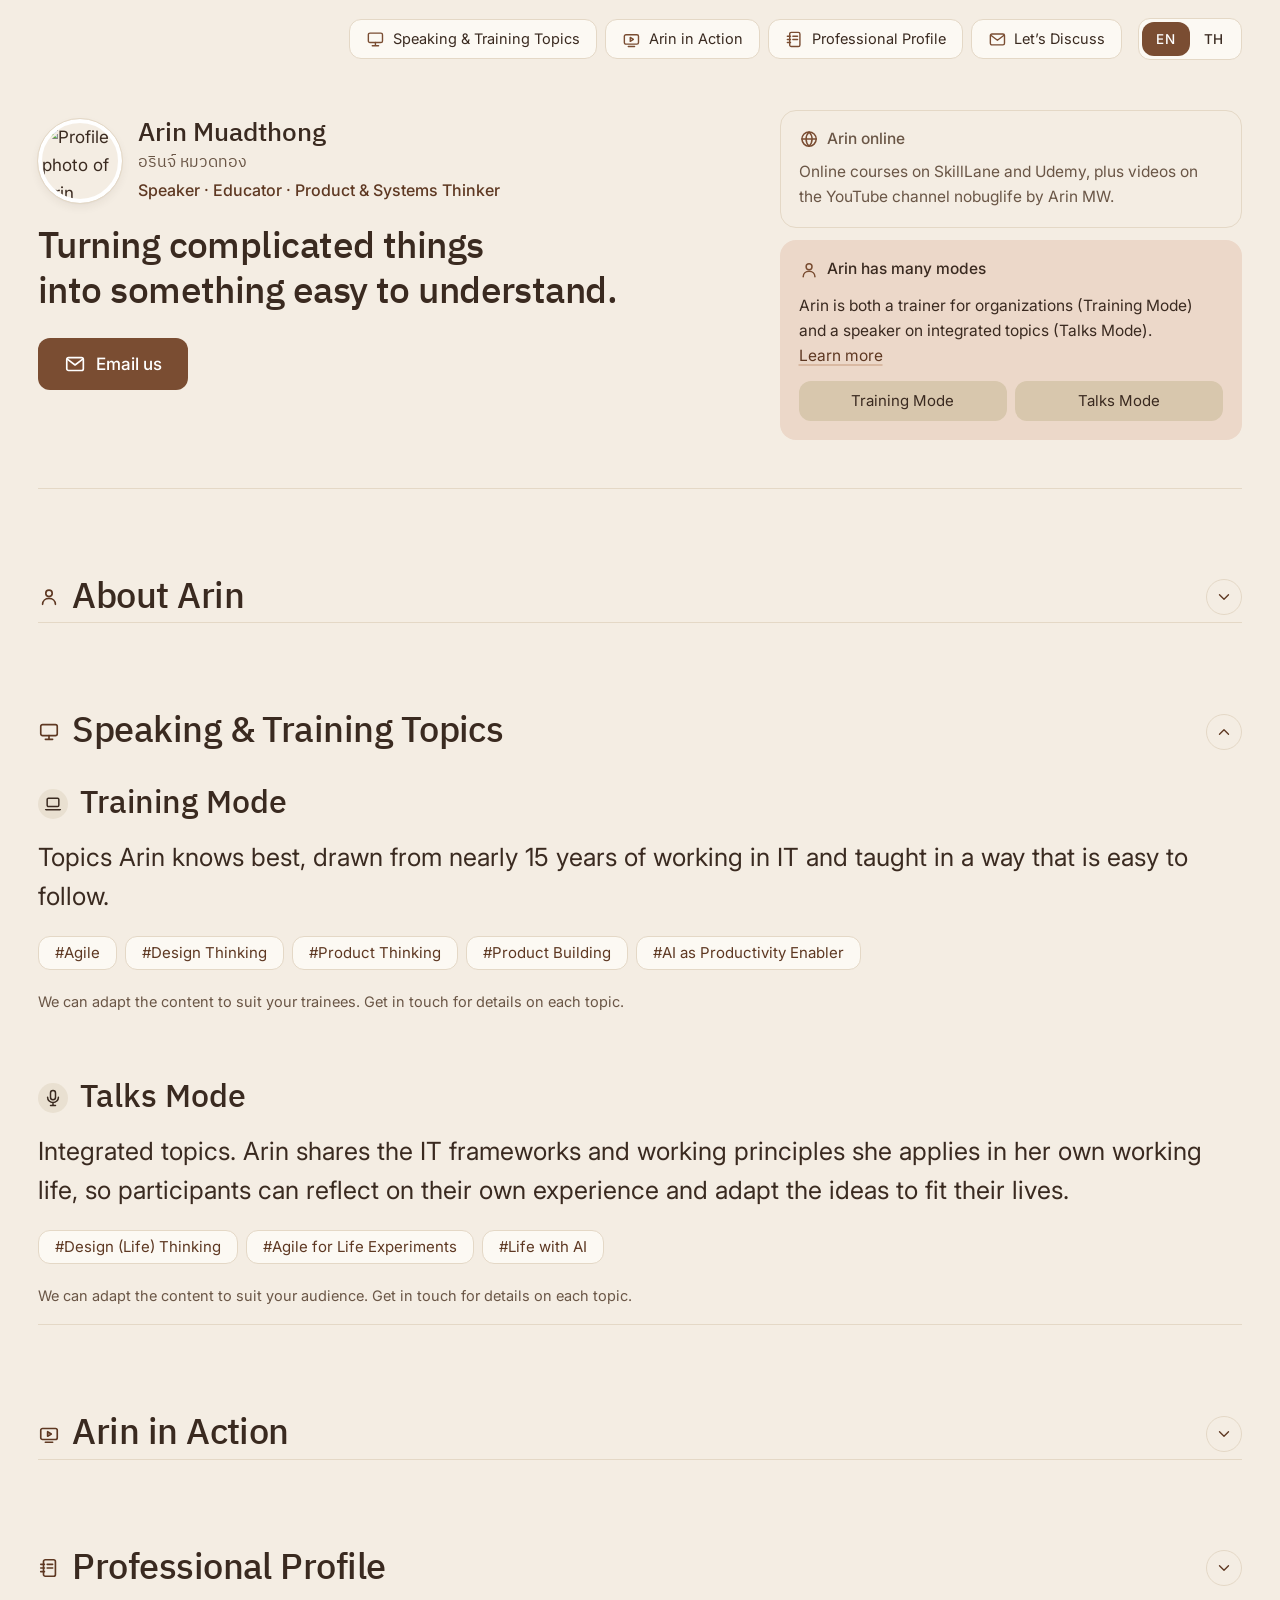
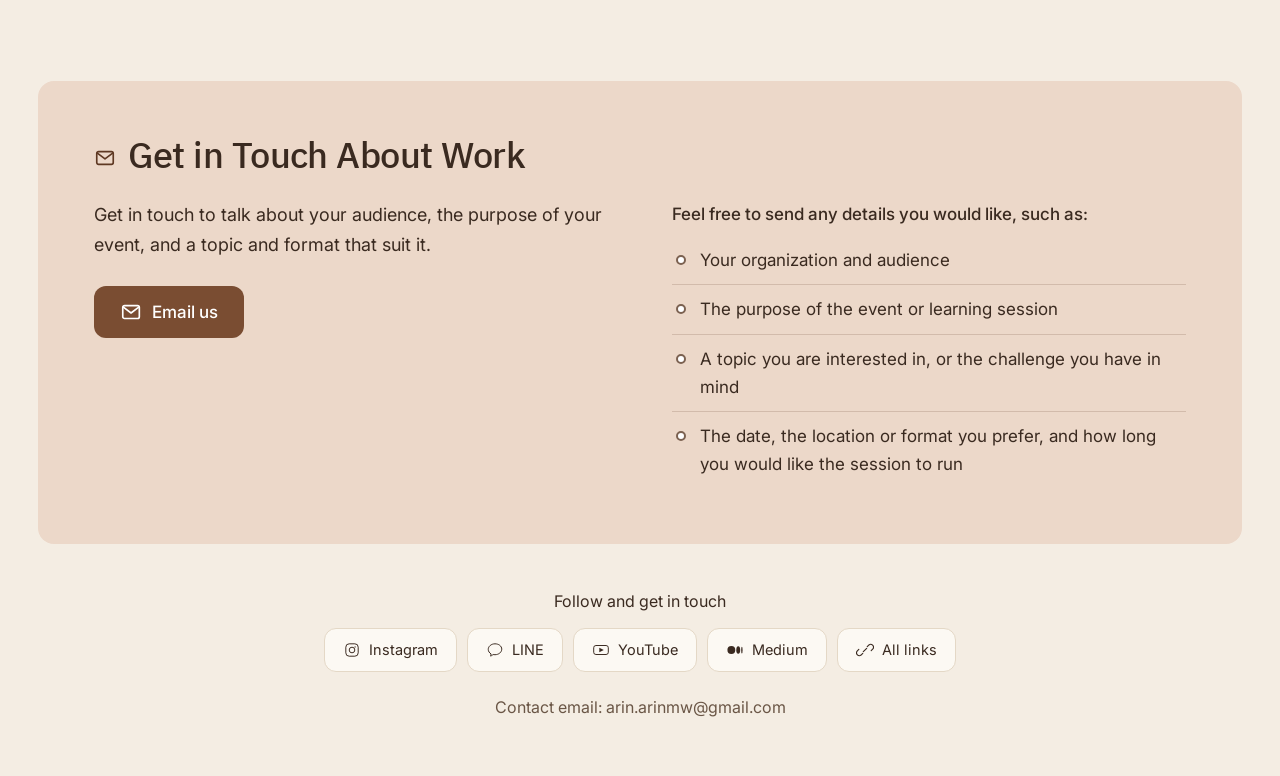
==== commit 3630dbfe: "Open the speaking and training topics section by default The other parts stay folded. A data-open at" ====
--- a/index.html
+++ b/index.html
@@ -20,7 +20,7 @@
 <link rel="preconnect" href="https://fonts.googleapis.com" />
 <link rel="preconnect" href="https://fonts.gstatic.com" crossorigin />
 <link href="https://fonts.googleapis.com/css2?family=Inter:wght@400;500&amp;family=IBM+Plex+Sans+Thai:wght@400;500&amp;display=swap" rel="stylesheet" />
-<link rel="stylesheet" href="home.css?v=1792291921" />
+<link rel="stylesheet" href="home.css?v=1792292294" />
 </head>
 <body>
 <svg width="0" height="0" style="position:absolute" aria-hidden="true" focusable="false">
@@ -126,7 +126,7 @@
     <div class="tile-band tile-band--thin" aria-hidden="true"></div>
 
     <!-- Speaking and training topics -->
-    <section class="part" id="speaking-topics" aria-labelledby="topics-heading">
+    <section class="part" id="speaking-topics" aria-labelledby="topics-heading" data-open>
       <div class="part-head">
         <span class="bubble"><svg class="i" aria-hidden="true"><use href="#i-board"/></svg></span>
         <h2 id="topics-heading"><span data-lang="en">Speaking &amp; Training Topics</span><span data-lang="th">หัวข้อบรรยายและอบรม</span></h2>
@@ -493,7 +493,7 @@
     apply(root.lang === 'th' ? 'th' : 'en');
   })();
 
-  /* collapsible sections: every main part starts folded; the button, the heading, menu links and the address hash open it */
+  /* collapsible sections: main parts start folded (except one marked data-open); the button, the heading, menu links and the address hash open it */
   (function () {
     var parts = document.querySelectorAll('section.part');
     parts.forEach(function (part) {
@@ -524,7 +524,7 @@
         set(body.hidden);
       });
       part.__setOpen = set;
-      set(false);
+      set(part.hasAttribute('data-open'));
     });
     window.__openPartFor = function (el) {
       var part = el && el.closest ? el.closest('section.part') : null;
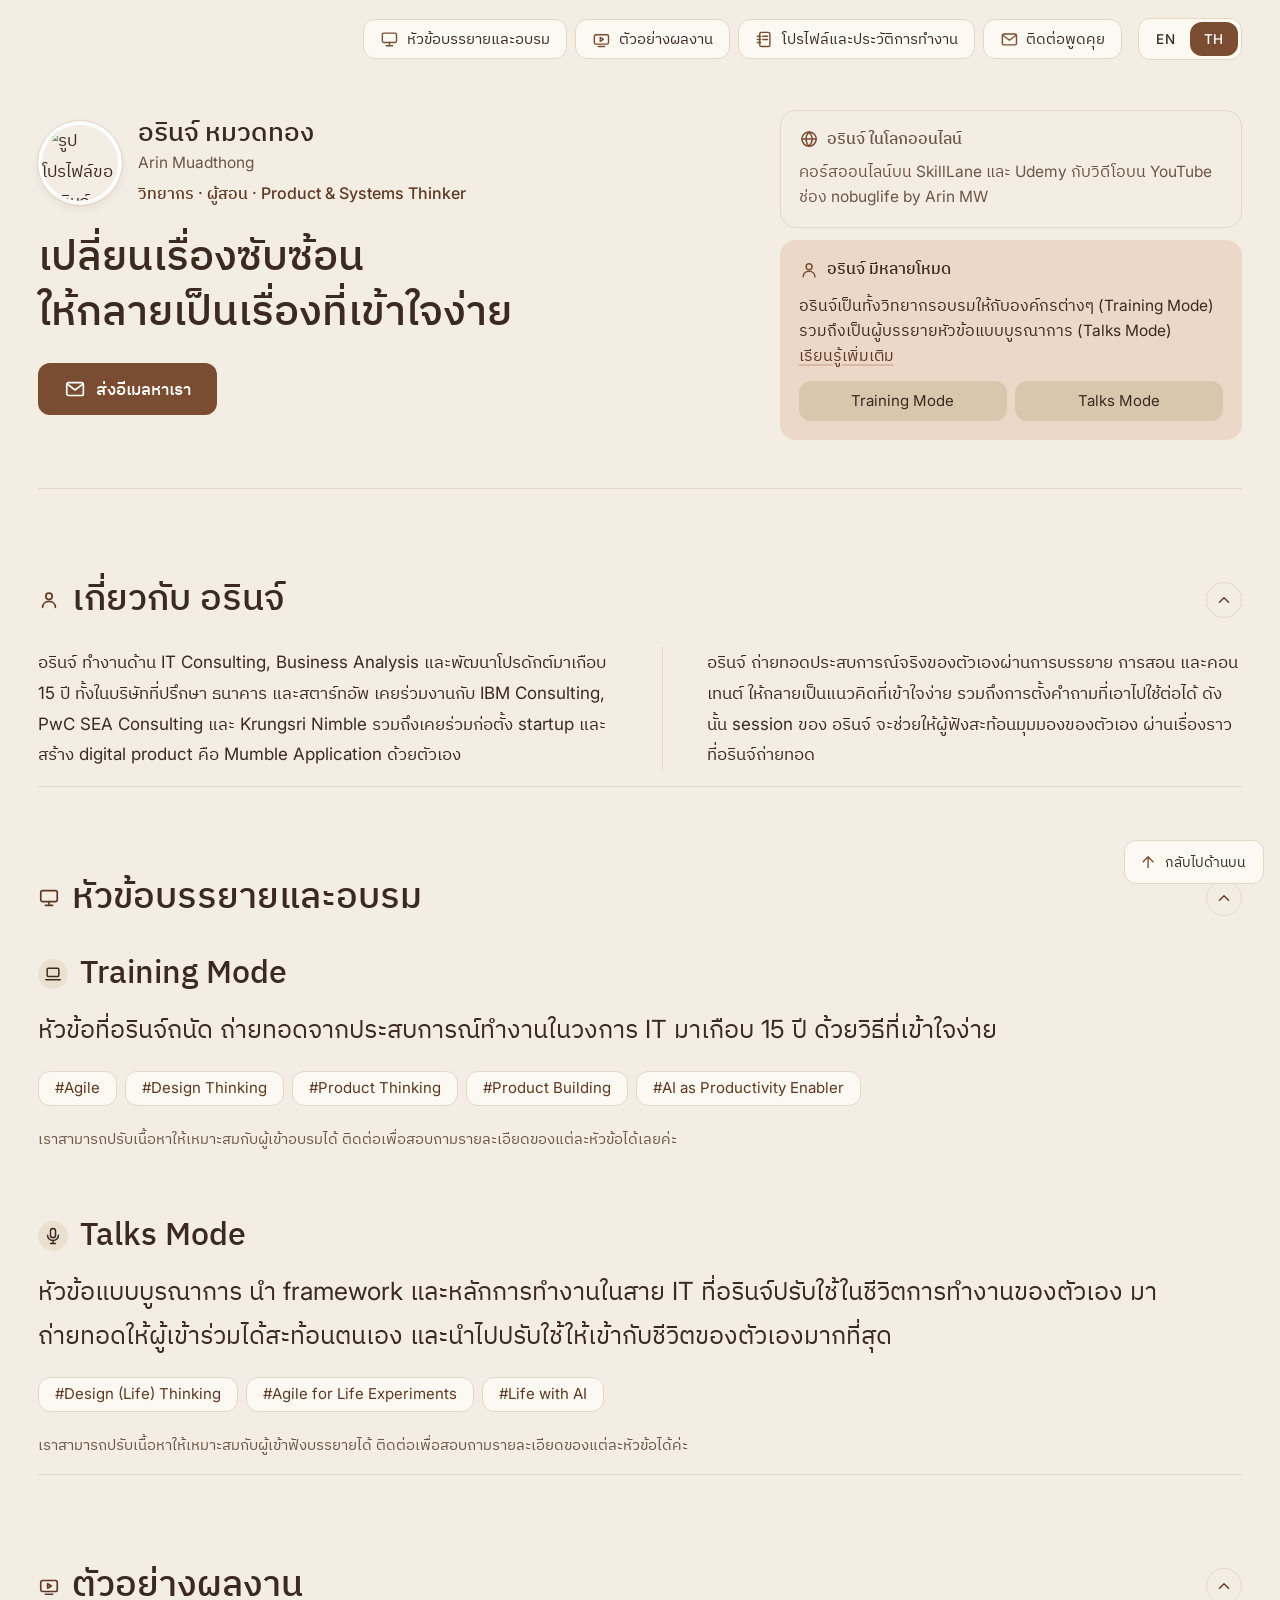
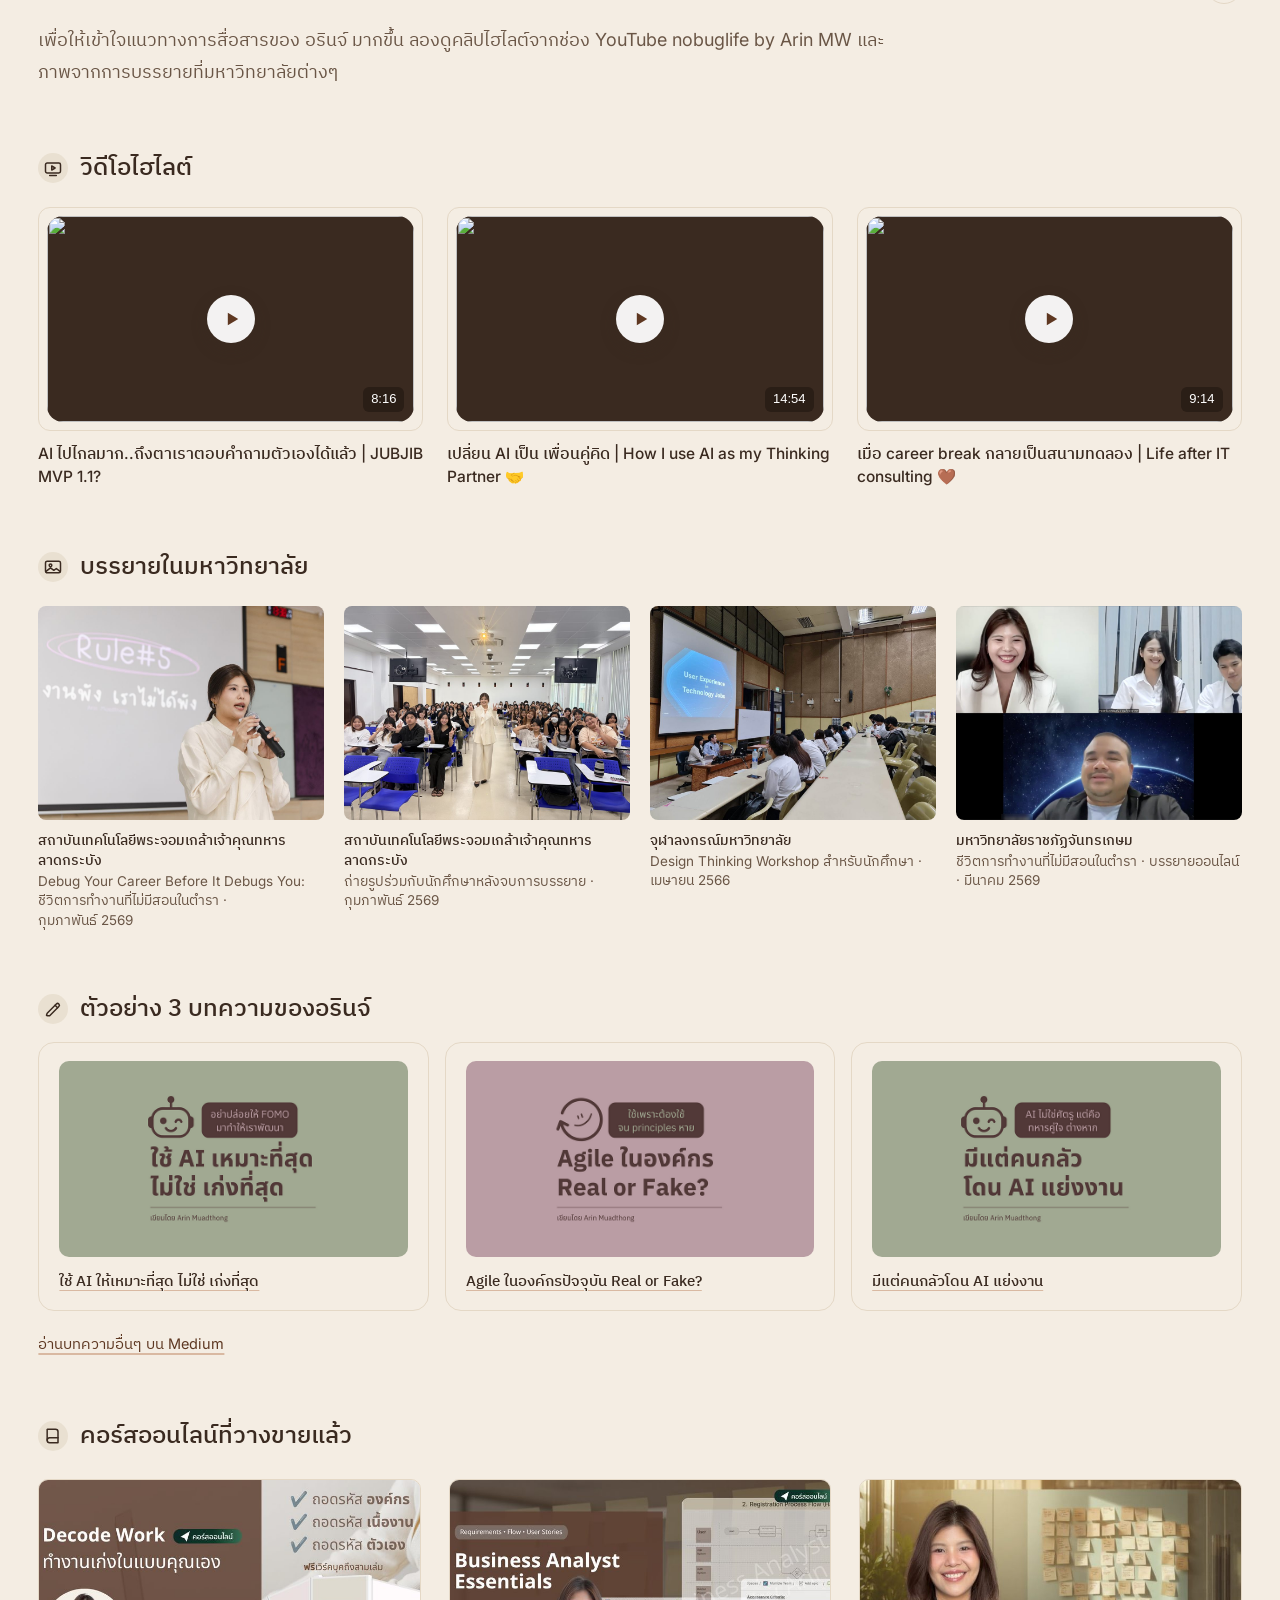
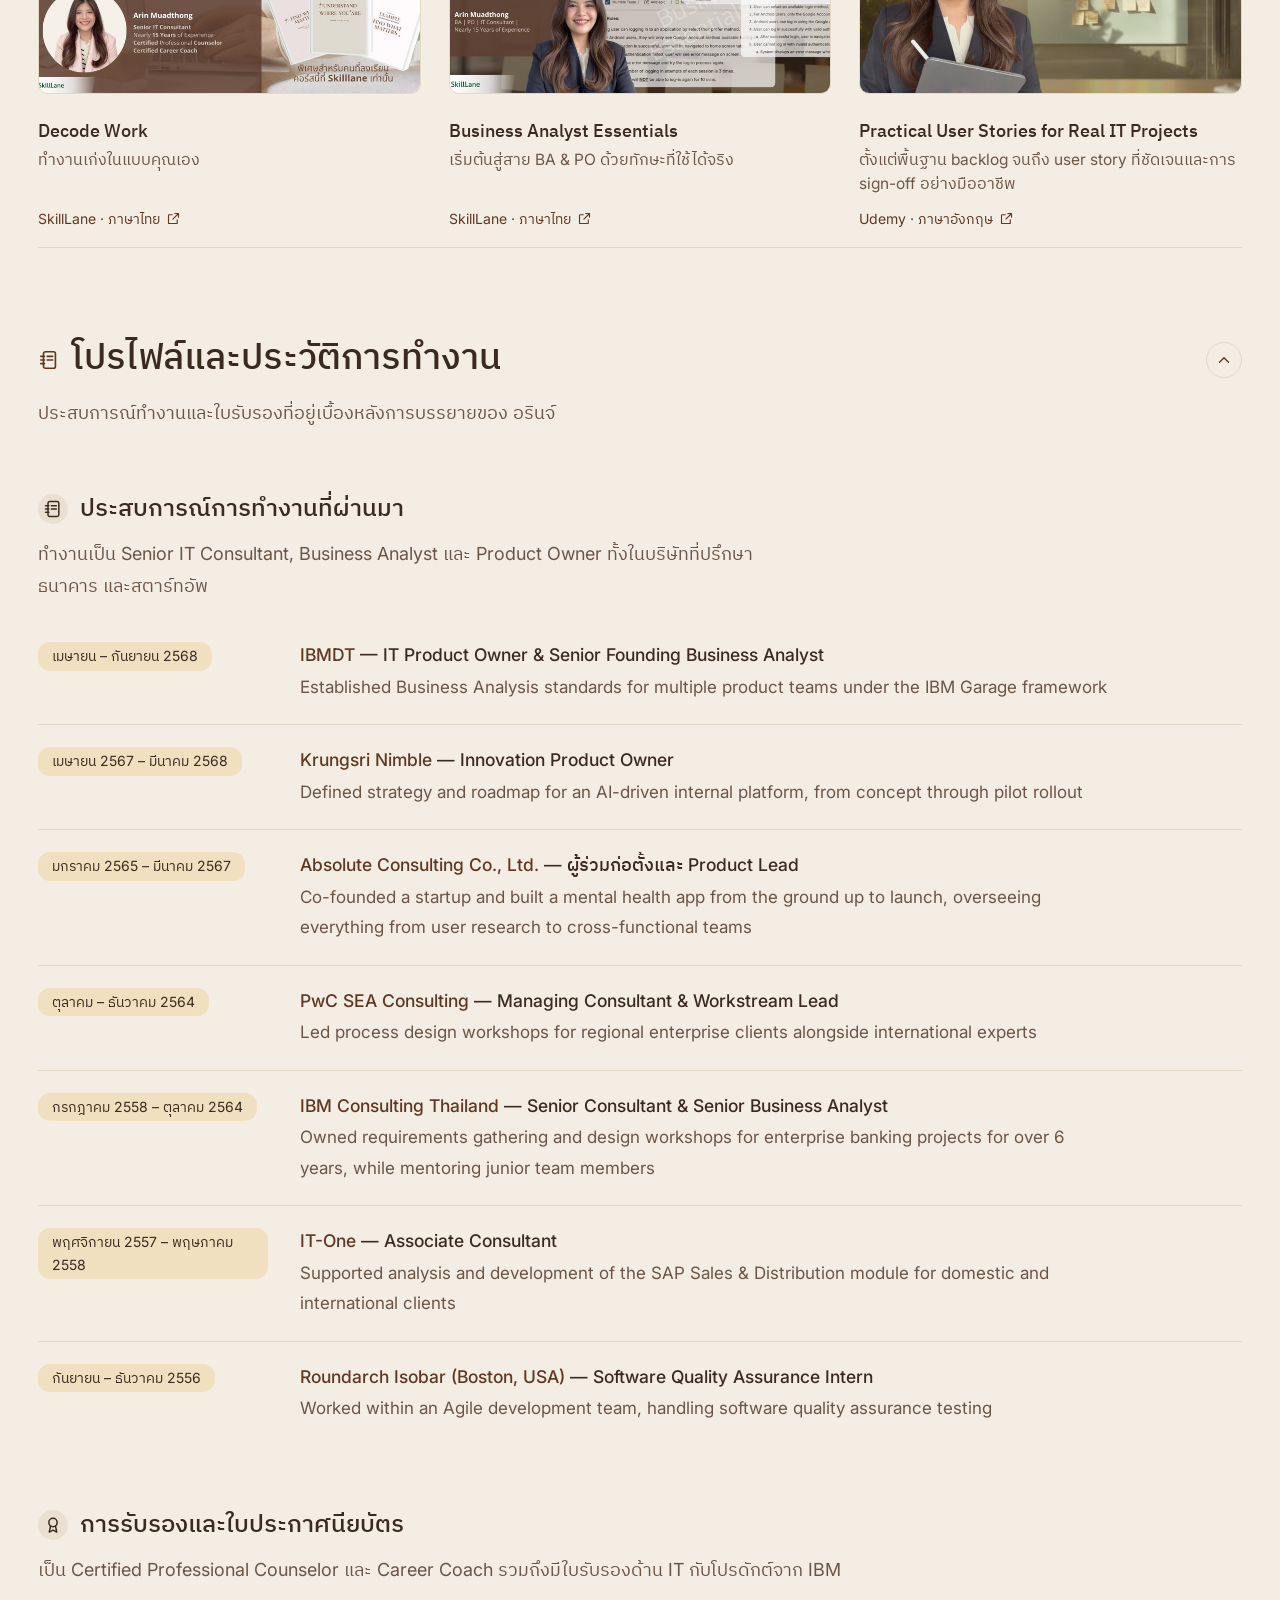
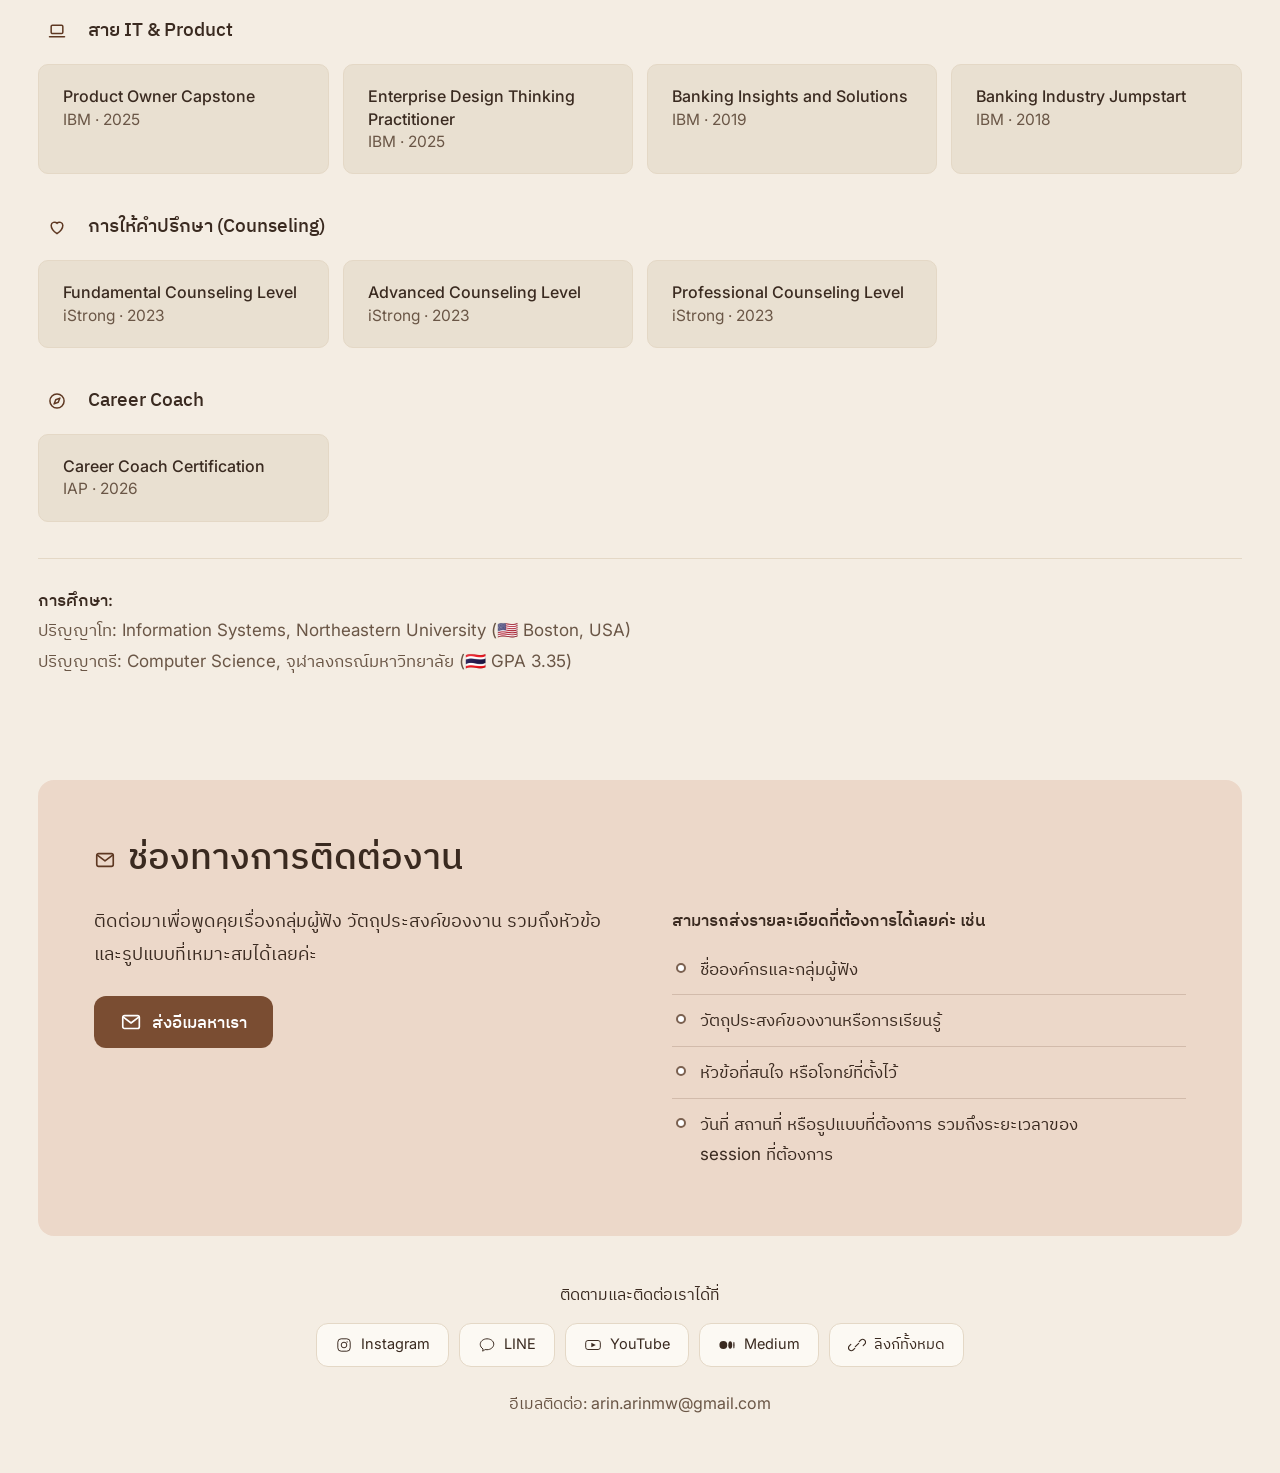
==== commit 25b5338c: "Open every section by default and make Thai the default language All four main sections now start ex" ====
--- a/index.html
+++ b/index.html
@@ -1,26 +1,35 @@
 <!DOCTYPE html>
-<html lang="en">
+<html lang="th">
 <head>
 <meta charset="UTF-8" />
 <meta name="viewport" content="width=device-width, initial-scale=1" />
-<title>Arin Muadthong | Speaker · Educator · Product &amp; Systems Thinker</title>
+<title>อรินจ์ หมวดทอง | วิทยากร · ผู้สอน · Product &amp; Systems Thinker</title>
 <script>
   (function () {
     try {
       var p = new URLSearchParams(location.search).get('lang');
       var l = (p === 'th' || p === 'en') ? p : localStorage.getItem('arinmw-lang');
-      if (l === 'th') document.documentElement.lang = 'th';
+      if (l === 'en') document.documentElement.lang = 'en';
     } catch (e) {}
   })();
 </script>
-<meta name="description" content="Arin Muadthong, speaker, educator, and product &amp; systems thinker. Turning complicated things into something easy to understand." />
+<meta name="description" content="อรินจ์ หมวดทอง วิทยากร ผู้สอน และ Product &amp; Systems Thinker เปลี่ยนเรื่องซับซ้อนให้กลายเป็นเรื่องที่เข้าใจง่าย" />
 <meta property="og:title" content="อรินจ์ หมวดทอง | Arin Muadthong" />
-<meta property="og:description" content="Speaker · Educator · Product &amp; Systems Thinker. Turning complicated things into something easy to understand." />
-<meta property="og:image" content="Media/Decode Skilllane - Facebook.png" />
+<meta property="og:description" content="วิทยากร · ผู้สอน · Product &amp; Systems Thinker เปลี่ยนเรื่องซับซ้อนให้กลายเป็นเรื่องที่เข้าใจง่าย" />
+<meta property="og:type" content="website" />
+<meta property="og:url" content="https://arinmw.com/" />
+<meta property="og:image" content="https://arinmw.com/Media/og-image.png" />
+<meta property="og:image:width" content="1200" />
+<meta property="og:image:height" content="630" />
+<meta property="og:image:alt" content="อรินจ์ หมวดทอง (Arin Muadthong), Speaker · Educator · Product &amp; Systems Thinker" />
+<meta name="twitter:card" content="summary_large_image" />
+<link rel="icon" href="favicon.ico" sizes="48x48" />
+<link rel="icon" href="favicon.png" type="image/png" sizes="48x48" />
+<link rel="apple-touch-icon" href="apple-touch-icon.png" />
 <link rel="preconnect" href="https://fonts.googleapis.com" />
 <link rel="preconnect" href="https://fonts.gstatic.com" crossorigin />
 <link href="https://fonts.googleapis.com/css2?family=Inter:wght@400;500&amp;family=IBM+Plex+Sans+Thai:wght@400;500&amp;display=swap" rel="stylesheet" />
-<link rel="stylesheet" href="home.css?v=1792292294" />
+<link rel="stylesheet" href="home.css?v=1792557376" />
 </head>
 <body>
 <svg width="0" height="0" style="position:absolute" aria-hidden="true" focusable="false">
@@ -126,7 +135,7 @@
     <div class="tile-band tile-band--thin" aria-hidden="true"></div>
 
     <!-- Speaking and training topics -->
-    <section class="part" id="speaking-topics" aria-labelledby="topics-heading" data-open>
+    <section class="part" id="speaking-topics" aria-labelledby="topics-heading">
       <div class="part-head">
         <span class="bubble"><svg class="i" aria-hidden="true"><use href="#i-board"/></svg></span>
         <h2 id="topics-heading"><span data-lang="en">Speaking &amp; Training Topics</span><span data-lang="th">หัวข้อบรรยายและอบรม</span></h2>
@@ -243,24 +252,24 @@
         <ul class="articles">
           <li>
             <a class="article-link" href="https://medium.com/@oatarin_85424/%E0%B9%83%E0%B8%8A%E0%B9%89-ai-%E0%B9%83%E0%B8%AB%E0%B9%89%E0%B9%80%E0%B8%AB%E0%B8%A1%E0%B8%B2%E0%B8%B0%E0%B8%97%E0%B8%B5%E0%B9%88%E0%B8%AA%E0%B8%B8%E0%B8%94-%E0%B9%84%E0%B8%A1%E0%B9%88%E0%B9%83%E0%B8%8A%E0%B9%88-%E0%B9%80%E0%B8%81%E0%B9%88%E0%B8%87%E0%B8%97%E0%B8%B5%E0%B9%88%E0%B8%AA%E0%B8%B8%E0%B8%94-05b41891e504" target="_blank" rel="noopener">
-              <span class="article-title"><span class="article-ic"><svg class="i" aria-hidden="true"><use href="#i-laptop"/></svg></span><span>ใช้ AI ให้เหมาะที่สุด ไม่ใช่ เก่งที่สุด</span></span>
-              <span class="article-meta"><span data-lang="en">Read on Medium</span><span data-lang="th">อ่านบน Medium</span><svg class="i" aria-hidden="true"><use href="#i-ext"/></svg></span>
+              <img class="article-cover-img" src="Media/articles/use-ai-best-fit.png" alt="" loading="lazy" decoding="async" />
+              <span class="article-title" title="ใช้ AI ให้เหมาะที่สุด ไม่ใช่ เก่งที่สุด">ใช้ AI ให้เหมาะที่สุด ไม่ใช่ เก่งที่สุด</span>
             </a>
           </li>
           <li>
             <a class="article-link" href="https://medium.com/@oatarin_85424/agile-%E0%B9%83%E0%B8%99%E0%B8%AD%E0%B8%87%E0%B8%84%E0%B9%8C%E0%B8%81%E0%B8%A3%E0%B8%9B%E0%B8%B1%E0%B8%88%E0%B8%88%E0%B8%B8%E0%B8%9A%E0%B8%B1%E0%B8%99-real-or-fake-36055fb1ef34" target="_blank" rel="noopener">
-              <span class="article-title"><span class="article-ic"><svg class="i" aria-hidden="true"><use href="#i-compass"/></svg></span><span>Agile ในองค์กรปัจจุบัน Real or Fake?</span></span>
-              <span class="article-meta"><span data-lang="en">Read on Medium</span><span data-lang="th">อ่านบน Medium</span><svg class="i" aria-hidden="true"><use href="#i-ext"/></svg></span>
+              <img class="article-cover-img" src="Media/articles/agile-real-or-fake.png" alt="" loading="lazy" decoding="async" />
+              <span class="article-title" title="Agile ในองค์กรปัจจุบัน Real or Fake?">Agile ในองค์กรปัจจุบัน Real or Fake?</span>
             </a>
           </li>
           <li>
             <a class="article-link" href="https://medium.com/@oatarin_85424/%E0%B8%A1%E0%B8%B5%E0%B9%81%E0%B8%95%E0%B9%88%E0%B8%84%E0%B8%99%E0%B8%81%E0%B8%A5%E0%B8%B1%E0%B8%A7%E0%B9%82%E0%B8%94%E0%B8%99-ai-%E0%B9%81%E0%B8%A2%E0%B9%88%E0%B8%87%E0%B8%87%E0%B8%B2%E0%B8%99-2403402260f3" target="_blank" rel="noopener">
-              <span class="article-title"><span class="article-ic"><svg class="i" aria-hidden="true"><use href="#i-people"/></svg></span><span>มีแต่คนกลัวโดน AI แย่งงาน</span></span>
-              <span class="article-meta"><span data-lang="en">Read on Medium</span><span data-lang="th">อ่านบน Medium</span><svg class="i" aria-hidden="true"><use href="#i-ext"/></svg></span>
+              <img class="article-cover-img" src="Media/articles/ai-taking-jobs.png" alt="" loading="lazy" decoding="async" />
+              <span class="article-title" title="มีแต่คนกลัวโดน AI แย่งงาน">มีแต่คนกลัวโดน AI แย่งงาน</span>
             </a>
           </li>
         </ul>
-        <p class="articles-more"><a href="https://medium.com/@oatarin_85424" target="_blank" rel="noopener"><span data-lang="en">More articles on Medium</span><span data-lang="th">อ่านบทความอื่นๆ บน Medium</span></a></p>
+        <p class="articles-more"><a href="https://medium.com/@arin.arinmw" target="_blank" rel="noopener"><span data-lang="en">More articles on Medium</span><span data-lang="th">อ่านบทความอื่นๆ บน Medium</span></a></p>
       </section>
 
       <section class="sub" id="courses" aria-labelledby="courses-heading">
@@ -449,8 +458,8 @@
     <ul>
       <li><a class="chip-link" href="https://www.instagram.com/arin.arinmw" target="_blank" rel="noopener"><svg viewBox="0 0 256 256" fill="none" aria-hidden="true"><rect x="40" y="40" width="176" height="176" rx="48" stroke="currentColor" stroke-width="14"/><circle cx="128" cy="128" r="40" stroke="currentColor" stroke-width="14"/><circle cx="172" cy="84" r="9" fill="currentColor"/></svg>Instagram</a></li>
       <li><a class="chip-link" href="https://line.me/R/ti/p/@876jysiy?ts=08031747&amp;oat_content=url" target="_blank" rel="noopener"><svg viewBox="0 0 256 256" fill="none" aria-hidden="true"><path d="M128 40c-52.9 0-96 35.5-96 79.3 0 26.9 16.3 50.6 41.1 65.2-1.8 6.4-6.6 23.3-7.6 27-1.2 4.5 1.7 4.5 3.5 3.3 1.4-.9 22.7-15.4 32-21.7 8.7 1.3 17.7 2 27 2 52.9 0 96-35.5 96-79.3S180.9 40 128 40Z" stroke="currentColor" stroke-width="14" stroke-linejoin="round"/></svg>LINE</a></li>
-      <li><a class="chip-link" href="https://www.youtube.com/@arinmw" target="_blank" rel="noopener"><svg viewBox="0 0 256 256" fill="none" aria-hidden="true"><rect x="24" y="64" width="208" height="128" rx="32" stroke="currentColor" stroke-width="14"/><path d="M104 96l64 32-64 32Z" fill="currentColor"/></svg>YouTube</a></li>
-      <li><a class="chip-link" href="https://medium.com/@oatarin_85424" target="_blank" rel="noopener"><svg viewBox="0 0 256 256" fill="none" aria-hidden="true"><circle cx="76" cy="128" r="56" fill="currentColor"/><ellipse cx="174" cy="128" rx="28" ry="54" fill="currentColor"/><ellipse cx="226" cy="128" rx="10" ry="48" fill="currentColor"/></svg>Medium</a></li>
+      <li><a class="chip-link" href="https://www.youtube.com/@nobuglife" target="_blank" rel="noopener"><svg viewBox="0 0 256 256" fill="none" aria-hidden="true"><rect x="24" y="64" width="208" height="128" rx="32" stroke="currentColor" stroke-width="14"/><path d="M104 96l64 32-64 32Z" fill="currentColor"/></svg>YouTube</a></li>
+      <li><a class="chip-link" href="https://medium.com/@arin.arinmw" target="_blank" rel="noopener"><svg viewBox="0 0 256 256" fill="none" aria-hidden="true"><circle cx="76" cy="128" r="56" fill="currentColor"/><ellipse cx="174" cy="128" rx="28" ry="54" fill="currentColor"/><ellipse cx="226" cy="128" rx="10" ry="48" fill="currentColor"/></svg>Medium</a></li>
       <li><a class="chip-link" href="https://linktr.ee/arinmw" target="_blank" rel="noopener"><svg viewBox="0 0 256 256" fill="none" aria-hidden="true"><path d="M104 152l48-48M96 176l-24 24a40 40 0 0 1-56-56l24-24M160 80l24-24a40 40 0 0 1 56 56l-24 24" stroke="currentColor" stroke-width="16" stroke-linecap="round" stroke-linejoin="round"/></svg><span data-lang="en">All links</span><span data-lang="th">ลิงก์ทั้งหมด</span></a></li>
     </ul>
     <p class="copyright"><span data-lang="en">Contact email:</span><span data-lang="th">อีเมลติดต่อ:</span> arin.arinmw@gmail.com</p>
@@ -463,7 +472,7 @@
   (function () {
     var KEY = 'arinmw-lang';
     var root = document.documentElement;
-    var titles = { en: document.title, th: 'อรินจ์ หมวดทอง | วิทยากร · ผู้สอน · Product & Systems Thinker' };
+    var titles = { en: 'Arin Muadthong | Speaker · Educator · Product & Systems Thinker', th: document.title };
     var attrs = ['alt', 'aria-label'];
     var translatable = document.querySelectorAll('[data-alt-th], [data-aria-label-th]');
     translatable.forEach(function (el) {
@@ -490,10 +499,10 @@
         try { localStorage.setItem(KEY, b.dataset.setLang); } catch (e) {}
       });
     });
-    apply(root.lang === 'th' ? 'th' : 'en');
+    apply(root.lang === 'en' ? 'en' : 'th');
   })();
 
-  /* collapsible sections: main parts start folded (except one marked data-open); the button, the heading, menu links and the address hash open it */
+  /* collapsible sections: every main part starts open (add data-closed to a part to start it folded); the button, the heading, menu links and the address hash open it */
   (function () {
     var parts = document.querySelectorAll('section.part');
     parts.forEach(function (part) {
@@ -524,7 +533,7 @@
         set(body.hidden);
       });
       part.__setOpen = set;
-      set(part.hasAttribute('data-open'));
+      set(!part.hasAttribute('data-closed'));
     });
     window.__openPartFor = function (el) {
       var part = el && el.closest ? el.closest('section.part') : null;
@@ -534,6 +543,29 @@
       var target = document.getElementById(decodeURIComponent(location.hash.slice(1)));
       window.__openPartFor(target);
     }
+  })();
+
+  /* fade-up on scroll: only when motion is allowed; content is plain and visible without it */
+  (function () {
+    if (!('IntersectionObserver' in window)) return;
+    if (window.matchMedia('(prefers-reduced-motion: reduce)').matches) return;
+    var items = document.querySelectorAll('.hero-copy, .hero-panels .card, section.part, .contact, footer.friends');
+    var root = document.documentElement;
+    root.classList.add('js-reveal');
+    var seen = 0;
+    items.forEach(function (el, i) {
+      el.classList.add('reveal');
+      if (el.classList.contains('card')) el.style.setProperty('--i', String(++seen));
+    });
+    var io = new IntersectionObserver(function (entries) {
+      entries.forEach(function (e) {
+        if (e.isIntersecting || e.boundingClientRect.top < 0) {
+          e.target.classList.add('is-in');
+          io.unobserve(e.target);
+        }
+      });
+    }, { rootMargin: '0px 0px -6% 0px' });
+    items.forEach(function (el) { io.observe(el); });
   })();
 
   (function () {
--- a/home.css
+++ b/home.css
@@ -635,7 +635,7 @@
   border-radius: 50%;
   background: rgba(255, 255, 255, 0.94);
   color: var(--accent-deep);
-  box-shadow: 0 6px 16px rgba(0, 0, 0, 0.28);
+  box-shadow: 0 6px 16px rgba(58, 42, 32, 0.28);
   transition: transform 250ms var(--ease);
 }
 
@@ -1139,51 +1139,32 @@
 }
 
 .article-title {
-  display: flex;
-  align-items: flex-start;
-  gap: 12px;
+  display: block;
+  overflow: hidden;
   font-family: var(--font-display);
   font-weight: 500;
-  font-size: 19px;
-  line-height: 1.35;
-  text-wrap: balance;
+  font-size: 15px;
+  line-height: 1.5;
+  text-overflow: ellipsis;
+  white-space: nowrap;
+  text-decoration: underline;
+  text-decoration-color: var(--clay-deep);
+  text-decoration-thickness: 1px;
+  text-underline-offset: 0.25em;
+}
+
+.article-link:hover .article-title,
+.article-link:focus-visible .article-title {
+  text-decoration-color: var(--accent);
 }
 
 html[lang="th"] .article-title {
   line-height: 1.5;
 }
 
-.article-ic {
-  display: grid;
-  place-items: center;
-  flex: none;
-  width: 36px;
-  height: 36px;
-  border: 1px solid var(--edge);
-  border-radius: 50%;
-  background: var(--oat);
-  color: var(--accent-deep);
-}
-
-.article-ic .i {
-  width: 18px;
-  height: 18px;
-}
-
-.article-meta {
-  display: inline-flex;
-  align-items: center;
-  gap: 6px;
-  margin-top: auto;
-  padding-left: 48px;
-  color: var(--accent-deep);
-  font-size: 14px;
-}
-
-.article-meta .i {
-  width: 14px;
-  height: 14px;
-}
+
+
+
 
 .articles-more {
   margin-top: 20px;
@@ -1744,3 +1725,61 @@
 .mode > h3 {
   font-size: clamp(24px, 2.6vw, 32px);
 }
+
+/* pressed feedback: a small push-in on everything clickable */
+
+.lang-toggle button,
+.part-toggle {
+  transition: background-color 200ms var(--ease), border-color 200ms var(--ease), color 200ms var(--ease), transform 120ms var(--ease);
+}
+
+.chip-link:active,
+.btn:active,
+.part-toggle:active,
+.lang-toggle button:active,
+.article-link:active,
+.to-room.show:active {
+  transform: scale(0.97);
+}
+
+.video-thumb:active .play {
+  transform: scale(0.96);
+}
+
+/* fade-up on scroll: opacity and transform only, switched on by script when motion is allowed */
+
+@media (prefers-reduced-motion: no-preference) {
+  .js-reveal .reveal {
+    opacity: 0;
+    transform: translateY(14px);
+    transition: opacity 700ms var(--ease), transform 700ms var(--ease);
+    transition-delay: calc(var(--i, 0) * 90ms);
+  }
+
+  .js-reveal .reveal.is-in {
+    opacity: 1;
+    transform: none;
+  }
+
+  .part-body:not([hidden]) {
+    animation: rise 520ms var(--ease) backwards;
+  }
+}
+
+@keyframes rise {
+  from {
+    opacity: 0;
+    transform: translateY(10px);
+  }
+}
+
+/* article cover taken from the Medium post (only posts that have one) */
+
+.article-cover-img {
+  display: block;
+  width: 100%;
+  aspect-ratio: 16 / 9;
+  border-radius: 10px;
+  background: var(--oat);
+  object-fit: cover;
+}
